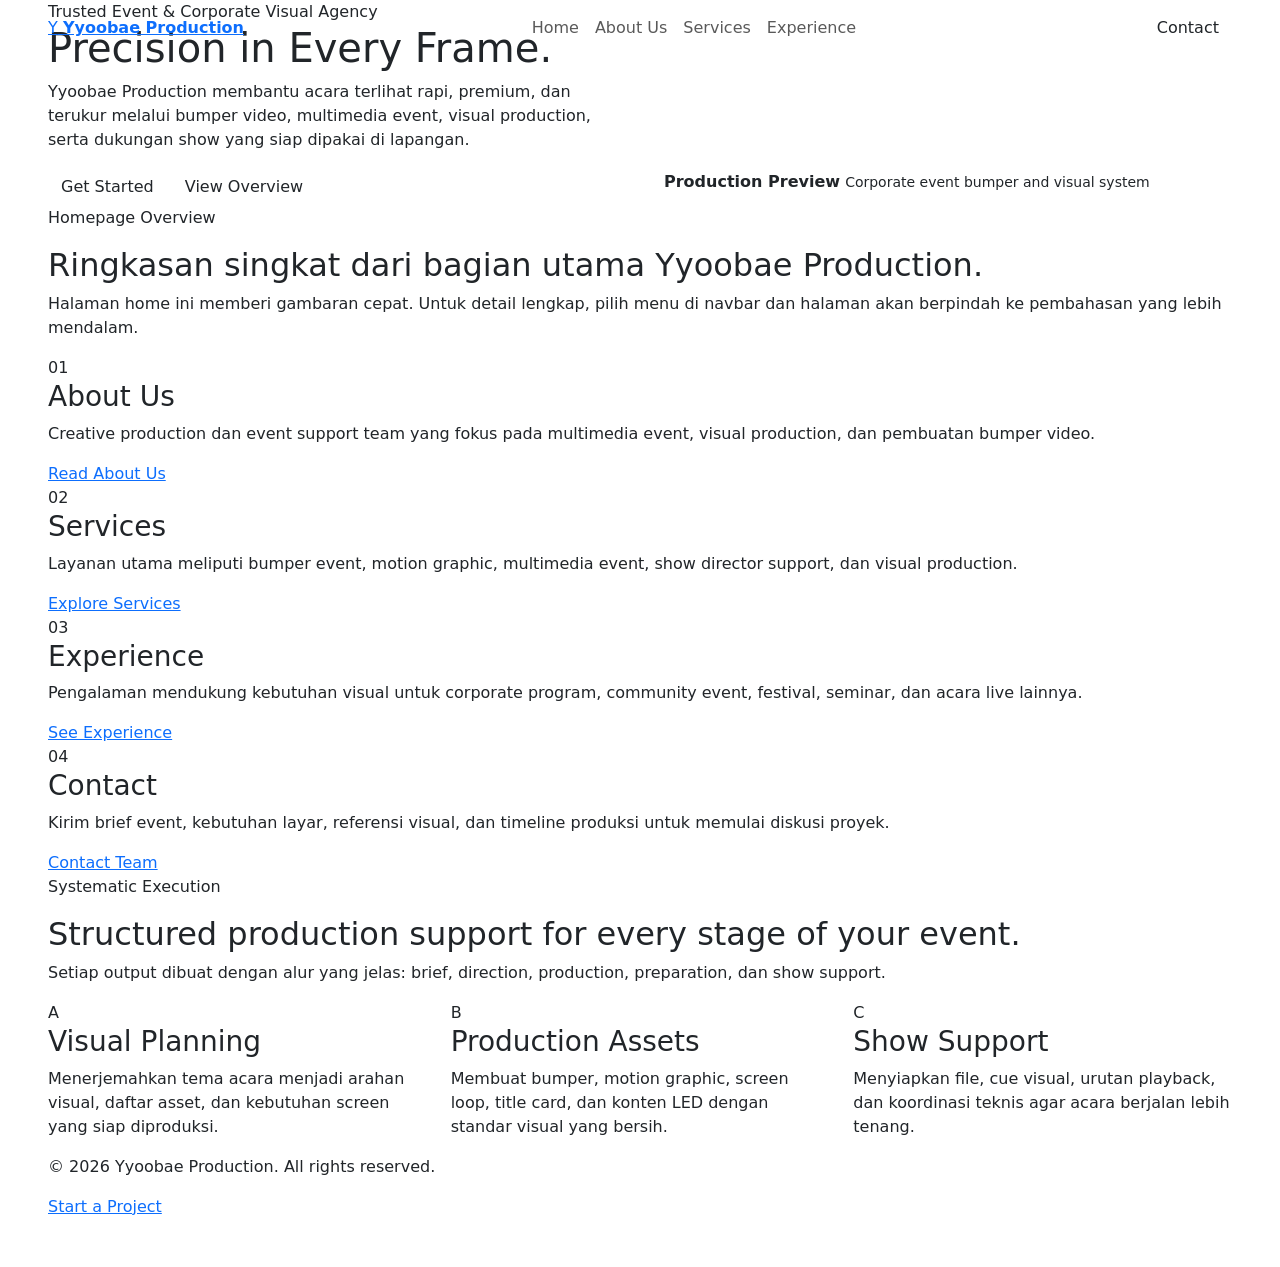
==== index.html @ d54b07a6 "Create index.html" ====
<!doctype html>
<html lang="id">
  <head>
    <meta charset="utf-8">
    <meta name="viewport" content="width=device-width, initial-scale=1">
    <meta name="description" content="Yyoobae Production adalah trusted event and corporate visual agency untuk bumper video, multimedia event, dan visual production.">
    <title>Yyoobae Production | Corporate Visual Agency</title>
    <link rel="preconnect" href="https://fonts.googleapis.com">
    <link rel="preconnect" href="https://fonts.gstatic.com" crossorigin>
    <link href="https://fonts.googleapis.com/css2?family=Inter:wght@400;500;600;700;800;900&display=swap" rel="stylesheet">
    <link href="https://cdn.jsdelivr.net/npm/bootstrap@5.3.3/dist/css/bootstrap.min.css" rel="stylesheet">
    <link rel="stylesheet" href="css/style.css">
  </head>
  <body class="page-shell">
    <header class="site-header fixed-top" data-nav>
      <nav class="navbar navbar-expand-lg">
        <div class="container-fluid px-4 px-xl-5">
          <a class="brand-lockup" href="index.html" aria-label="Yyoobae Production home">
            <span class="brand-mark">Y</span>
            <strong>Yyoobae Production</strong>
          </a>
          <button class="navbar-toggler" type="button" data-bs-toggle="collapse" data-bs-target="#mainNav" aria-controls="mainNav" aria-expanded="false" aria-label="Toggle navigation">
            <span class="navbar-toggler-icon"></span>
          </button>
          <div class="collapse navbar-collapse" id="mainNav">
            <ul class="navbar-nav main-menu mx-lg-auto">
              <li class="nav-item"><a class="nav-link" href="index.html">Home</a></li>
              <li class="nav-item"><a class="nav-link" href="public/about.html">About Us</a></li>
              <li class="nav-item"><a class="nav-link" href="public/services.html">Services</a></li>
              <li class="nav-item"><a class="nav-link" href="public/experience.html">Experience</a></li>
            </ul>
            <a class="btn btn-primary-blue" href="public/contact.html">Contact</a>
          </div>
        </div>
      </nav>
    </header>

    <main>
      <section class="hero-section" id="home">
        <div class="container-fluid px-4 px-xl-5">
          <div class="row align-items-center g-5">
            <div class="col-lg-6">
              <div class="hero-copy reveal">
                <span class="status-pill">Trusted Event & Corporate Visual Agency</span>
                <h1>Precision in <span>Every Frame.</span></h1>
                <p>Yyoobae Production membantu acara terlihat rapi, premium, dan terukur melalui bumper video, multimedia event, visual production, serta dukungan show yang siap dipakai di lapangan.</p>
                <div class="hero-actions">
                  <a class="btn btn-primary-blue" href="public/contact.html">Get Started</a>
                  <a class="btn btn-outline-blue" href="#overview">View Overview</a>
                </div>
              </div>
            </div>
            <div class="col-lg-6">
              <div class="hero-media reveal" aria-label="Video preview bumper placeholder">
                <div class="video-frame">
                  <iframe title="Yyoobae Production video preview" src="about:blank"></iframe>
                  <div class="video-cover">
                    <span class="play-dot" aria-hidden="true"></span>
                    <div>
                      <strong>Production Preview</strong>
                      <small>Corporate event bumper and visual system</small>
                    </div>
                  </div>
                </div>
              </div>
            </div>
          </div>
        </div>
      </section>

      <section class="summary-section" id="overview">
        <div class="container-fluid px-4 px-xl-5">
          <div class="section-heading reveal">
            <p class="eyebrow dark">Homepage Overview</p>
            <h2>Ringkasan singkat dari bagian utama Yyoobae Production.</h2>
            <p>Halaman home ini memberi gambaran cepat. Untuk detail lengkap, pilih menu di navbar dan halaman akan berpindah ke pembahasan yang lebih mendalam.</p>
          </div>
          <div class="summary-grid">
            <article class="summary-card reveal">
              <span>01</span>
              <h3>About Us</h3>
              <p>Creative production dan event support team yang fokus pada multimedia event, visual production, dan pembuatan bumper video.</p>
              <a href="public/about.html">Read About Us</a>
            </article>
            <article class="summary-card reveal">
              <span>02</span>
              <h3>Services</h3>
              <p>Layanan utama meliputi bumper event, motion graphic, multimedia event, show director support, dan visual production.</p>
              <a href="public/services.html">Explore Services</a>
            </article>
            <article class="summary-card reveal">
              <span>03</span>
              <h3>Experience</h3>
              <p>Pengalaman mendukung kebutuhan visual untuk corporate program, community event, festival, seminar, dan acara live lainnya.</p>
              <a href="public/experience.html">See Experience</a>
            </article>
            <article class="summary-card reveal">
              <span>04</span>
              <h3>Contact</h3>
              <p>Kirim brief event, kebutuhan layar, referensi visual, dan timeline produksi untuk memulai diskusi proyek.</p>
              <a href="public/contact.html">Contact Team</a>
            </article>
          </div>
        </div>
      </section>

      <section class="services-section blue-section">
        <div class="container-fluid px-4 px-xl-5">
          <div class="section-heading reveal">
            <p class="eyebrow">Systematic Execution</p>
            <h2>Structured production support for every stage of your event.</h2>
            <p>Setiap output dibuat dengan alur yang jelas: brief, direction, production, preparation, dan show support.</p>
          </div>
          <div class="row g-4">
            <div class="col-md-4">
              <article class="service-card reveal">
                <span class="card-icon">A</span>
                <h3>Visual Planning</h3>
                <p>Menerjemahkan tema acara menjadi arahan visual, daftar asset, dan kebutuhan screen yang siap diproduksi.</p>
              </article>
            </div>
            <div class="col-md-4">
              <article class="service-card reveal">
                <span class="card-icon">B</span>
                <h3>Production Assets</h3>
                <p>Membuat bumper, motion graphic, screen loop, title card, dan konten LED dengan standar visual yang bersih.</p>
              </article>
            </div>
            <div class="col-md-4">
              <article class="service-card reveal">
                <span class="card-icon">C</span>
                <h3>Show Support</h3>
                <p>Menyiapkan file, cue visual, urutan playback, dan koordinasi teknis agar acara berjalan lebih tenang.</p>
              </article>
            </div>
          </div>
        </div>
      </section>
    </main>

    <footer class="contact-section blue-section">
      <div class="container-fluid px-4 px-xl-5">
        <div class="footer-bottom">
          <p>&copy; 2026 Yyoobae Production. All rights reserved.</p>
          <a href="public/contact.html">Start a Project</a>
        </div>
      </div>
    </footer>

    <script src="https://code.jquery.com/jquery-3.7.1.min.js"></script>
    <script src="https://cdn.jsdelivr.net/npm/bootstrap@5.3.3/dist/js/bootstrap.bundle.min.js"></script>
    <script src="js/main.js"></script>
  </body>
</html>
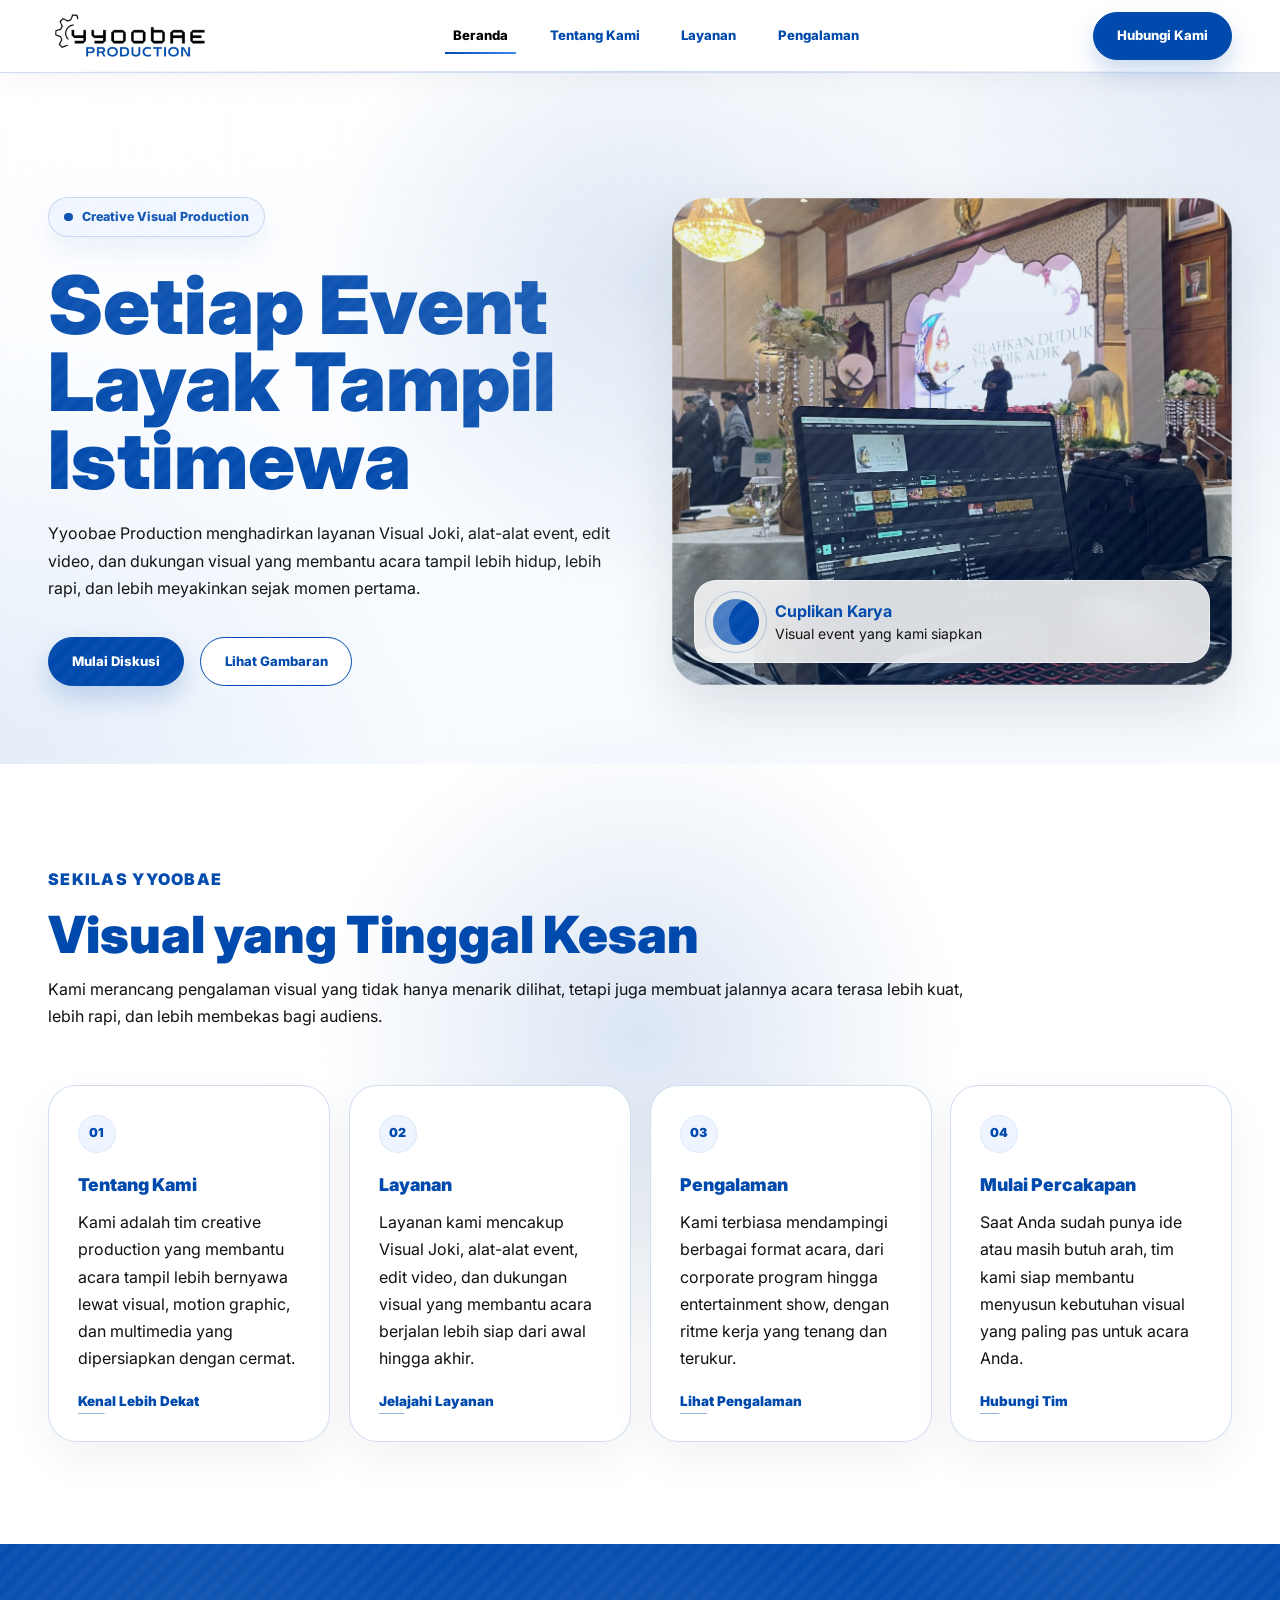
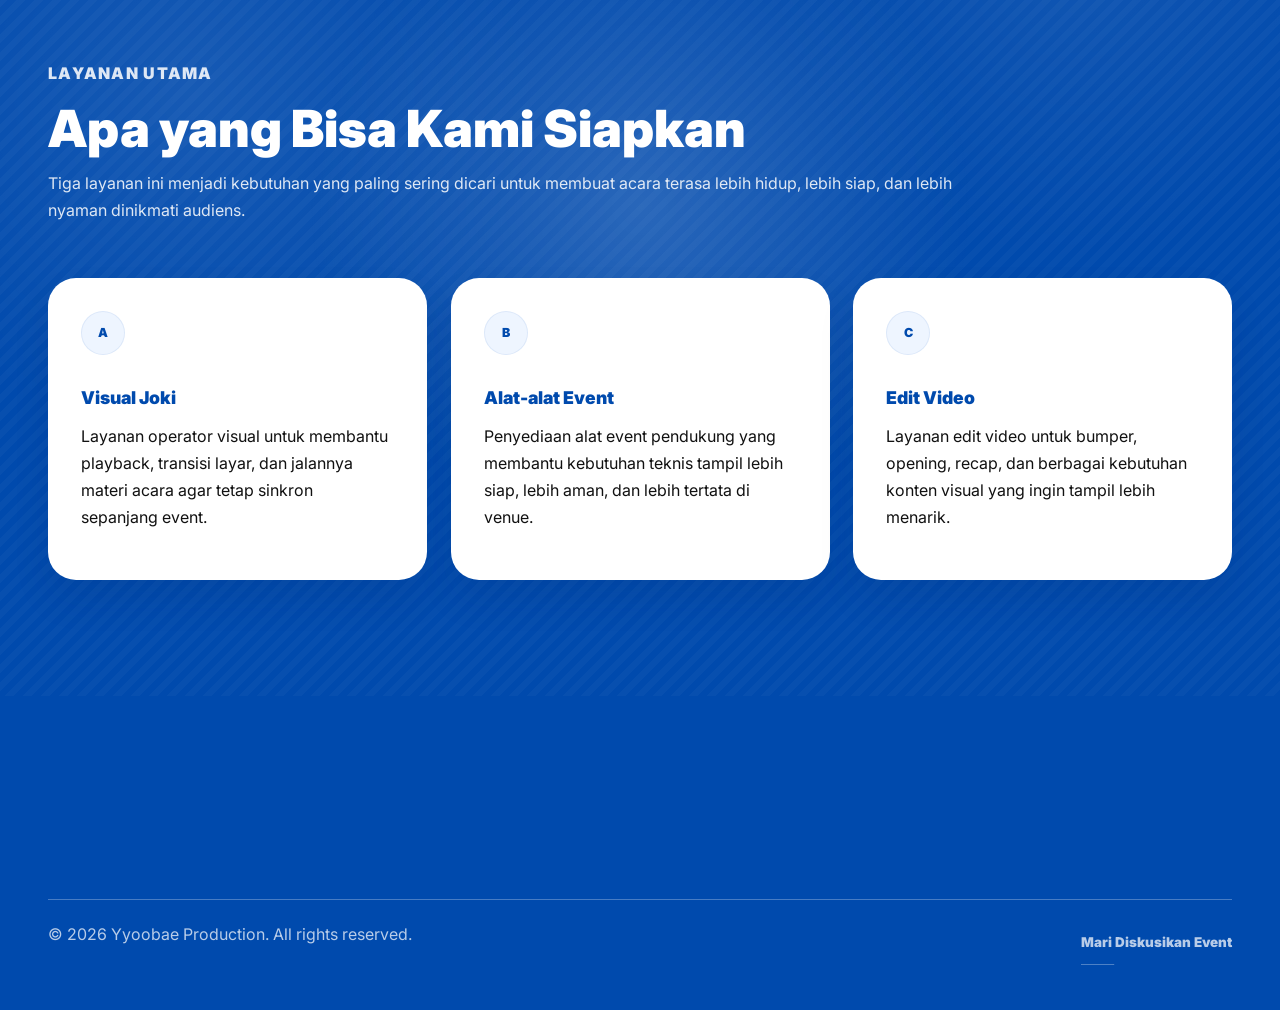
==== commit afa54c34: "Update website copy, gallery, and branding assets" ====
--- a/index.html
+++ b/index.html
@@ -3,8 +3,8 @@
   <head>
     <meta charset="utf-8">
     <meta name="viewport" content="width=device-width, initial-scale=1">
-    <meta name="description" content="Yyoobae Production adalah trusted event and corporate visual agency untuk bumper video, multimedia event, dan visual production.">
-    <title>Yyoobae Production | Corporate Visual Agency</title>
+    <meta name="description" content="Yyoobae Production menyediakan layanan Visual Joki, alat-alat event, edit video, dan dukungan visual untuk acara yang ingin tampil lebih rapi dan berkesan.">
+    <title>Yyoobae Production | Visual & Event Production</title>
     <link rel="preconnect" href="https://fonts.googleapis.com">
     <link rel="preconnect" href="https://fonts.gstatic.com" crossorigin>
     <link href="https://fonts.googleapis.com/css2?family=Inter:wght@400;500;600;700;800;900&display=swap" rel="stylesheet">
@@ -16,20 +16,19 @@
       <nav class="navbar navbar-expand-lg">
         <div class="container-fluid px-4 px-xl-5">
           <a class="brand-lockup" href="index.html" aria-label="Yyoobae Production home">
-            <span class="brand-mark">Y</span>
-            <strong>Yyoobae Production</strong>
+            <img class="brand-logo" src="images/logo-yyoobae.png" alt="Yyoobae Production">
           </a>
           <button class="navbar-toggler" type="button" data-bs-toggle="collapse" data-bs-target="#mainNav" aria-controls="mainNav" aria-expanded="false" aria-label="Toggle navigation">
             <span class="navbar-toggler-icon"></span>
           </button>
           <div class="collapse navbar-collapse" id="mainNav">
             <ul class="navbar-nav main-menu mx-lg-auto">
-              <li class="nav-item"><a class="nav-link" href="index.html">Home</a></li>
-              <li class="nav-item"><a class="nav-link" href="public/about.html">About Us</a></li>
-              <li class="nav-item"><a class="nav-link" href="public/services.html">Services</a></li>
-              <li class="nav-item"><a class="nav-link" href="public/experience.html">Experience</a></li>
+              <li class="nav-item"><a class="nav-link" href="index.html">Beranda</a></li>
+              <li class="nav-item"><a class="nav-link" href="public/about.html">Tentang Kami</a></li>
+              <li class="nav-item"><a class="nav-link" href="public/services.html">Layanan</a></li>
+              <li class="nav-item"><a class="nav-link" href="public/experience.html">Pengalaman</a></li>
             </ul>
-            <a class="btn btn-primary-blue" href="public/contact.html">Contact</a>
+            <a class="btn btn-primary-blue" href="public/contact.html">Hubungi Kami</a>
           </div>
         </div>
       </nav>
@@ -41,24 +40,24 @@
           <div class="row align-items-center g-5">
             <div class="col-lg-6">
               <div class="hero-copy reveal">
-                <span class="status-pill">Trusted Event & Corporate Visual Agency</span>
-                <h1>Precision in <span>Every Frame.</span></h1>
-                <p>Yyoobae Production membantu acara terlihat rapi, premium, dan terukur melalui bumper video, multimedia event, visual production, serta dukungan show yang siap dipakai di lapangan.</p>
+                <span class="status-pill">Creative Visual Production</span>
+                <h1>Setiap Event Layak Tampil <span>Istimewa</span></h1>
+                <p>Yyoobae Production menghadirkan layanan Visual Joki, alat-alat event, edit video, dan dukungan visual yang membantu acara tampil lebih hidup, lebih rapi, dan lebih meyakinkan sejak momen pertama.</p>
                 <div class="hero-actions">
-                  <a class="btn btn-primary-blue" href="public/contact.html">Get Started</a>
-                  <a class="btn btn-outline-blue" href="#overview">View Overview</a>
+                  <a class="btn btn-primary-blue" href="public/contact.html">Mulai Diskusi</a>
+                  <a class="btn btn-outline-blue" href="#overview">Lihat Gambaran</a>
                 </div>
               </div>
             </div>
             <div class="col-lg-6">
-              <div class="hero-media reveal" aria-label="Video preview bumper placeholder">
+              <div class="hero-media reveal" aria-label="Dokumentasi produksi visual event">
                 <div class="video-frame">
                   <iframe title="Yyoobae Production video preview" src="about:blank"></iframe>
                   <div class="video-cover">
                     <span class="play-dot" aria-hidden="true"></span>
                     <div>
-                      <strong>Production Preview</strong>
-                      <small>Corporate event bumper and visual system</small>
+                      <strong>Cuplikan Karya</strong>
+                      <small>Visual event yang kami siapkan</small>
                     </div>
                   </div>
                 </div>
@@ -71,34 +70,34 @@
       <section class="summary-section" id="overview">
         <div class="container-fluid px-4 px-xl-5">
           <div class="section-heading reveal">
-            <p class="eyebrow dark">Homepage Overview</p>
-            <h2>Ringkasan singkat dari bagian utama Yyoobae Production.</h2>
-            <p>Halaman home ini memberi gambaran cepat. Untuk detail lengkap, pilih menu di navbar dan halaman akan berpindah ke pembahasan yang lebih mendalam.</p>
+            <p class="eyebrow dark">Sekilas Yyoobae</p>
+            <h2>Visual yang Tinggal Kesan</h2>
+            <p>Kami merancang pengalaman visual yang tidak hanya menarik dilihat, tetapi juga membuat jalannya acara terasa lebih kuat, lebih rapi, dan lebih membekas bagi audiens.</p>
           </div>
           <div class="summary-grid">
             <article class="summary-card reveal">
               <span>01</span>
-              <h3>About Us</h3>
-              <p>Creative production dan event support team yang fokus pada multimedia event, visual production, dan pembuatan bumper video.</p>
-              <a href="public/about.html">Read About Us</a>
+              <h3>Tentang Kami</h3>
+              <p>Kami adalah tim creative production yang membantu acara tampil lebih bernyawa lewat visual, motion graphic, dan multimedia yang dipersiapkan dengan cermat.</p>
+              <a href="public/about.html">Kenal Lebih Dekat</a>
             </article>
             <article class="summary-card reveal">
               <span>02</span>
-              <h3>Services</h3>
-              <p>Layanan utama meliputi bumper event, motion graphic, multimedia event, show director support, dan visual production.</p>
-              <a href="public/services.html">Explore Services</a>
+              <h3>Layanan</h3>
+              <p>Layanan kami mencakup Visual Joki, alat-alat event, edit video, dan dukungan visual yang membantu acara berjalan lebih siap dari awal hingga akhir.</p>
+              <a href="public/services.html">Jelajahi Layanan</a>
             </article>
             <article class="summary-card reveal">
               <span>03</span>
-              <h3>Experience</h3>
-              <p>Pengalaman mendukung kebutuhan visual untuk corporate program, community event, festival, seminar, dan acara live lainnya.</p>
-              <a href="public/experience.html">See Experience</a>
+              <h3>Pengalaman</h3>
+              <p>Kami terbiasa mendampingi berbagai format acara, dari corporate program hingga entertainment show, dengan ritme kerja yang tenang dan terukur.</p>
+              <a href="public/experience.html">Lihat Pengalaman</a>
             </article>
             <article class="summary-card reveal">
               <span>04</span>
-              <h3>Contact</h3>
-              <p>Kirim brief event, kebutuhan layar, referensi visual, dan timeline produksi untuk memulai diskusi proyek.</p>
-              <a href="public/contact.html">Contact Team</a>
+              <h3>Mulai Percakapan</h3>
+              <p>Saat Anda sudah punya ide atau masih butuh arah, tim kami siap membantu menyusun kebutuhan visual yang paling pas untuk acara Anda.</p>
+              <a href="public/contact.html">Hubungi Tim</a>
             </article>
           </div>
         </div>
@@ -107,30 +106,30 @@
       <section class="services-section blue-section">
         <div class="container-fluid px-4 px-xl-5">
           <div class="section-heading reveal">
-            <p class="eyebrow">Systematic Execution</p>
-            <h2>Structured production support for every stage of your event.</h2>
-            <p>Setiap output dibuat dengan alur yang jelas: brief, direction, production, preparation, dan show support.</p>
+            <p class="eyebrow">Layanan Utama</p>
+            <h2>Apa yang Bisa Kami Siapkan</h2>
+            <p>Tiga layanan ini menjadi kebutuhan yang paling sering dicari untuk membuat acara terasa lebih hidup, lebih siap, dan lebih nyaman dinikmati audiens.</p>
           </div>
           <div class="row g-4">
             <div class="col-md-4">
               <article class="service-card reveal">
                 <span class="card-icon">A</span>
-                <h3>Visual Planning</h3>
-                <p>Menerjemahkan tema acara menjadi arahan visual, daftar asset, dan kebutuhan screen yang siap diproduksi.</p>
+                <h3>Visual Joki</h3>
+                <p>Layanan operator visual untuk membantu playback, transisi layar, dan jalannya materi acara agar tetap sinkron sepanjang event.</p>
               </article>
             </div>
             <div class="col-md-4">
               <article class="service-card reveal">
                 <span class="card-icon">B</span>
-                <h3>Production Assets</h3>
-                <p>Membuat bumper, motion graphic, screen loop, title card, dan konten LED dengan standar visual yang bersih.</p>
+                <h3>Alat-alat Event</h3>
+                <p>Penyediaan alat event pendukung yang membantu kebutuhan teknis tampil lebih siap, lebih aman, dan lebih tertata di venue.</p>
               </article>
             </div>
             <div class="col-md-4">
               <article class="service-card reveal">
                 <span class="card-icon">C</span>
-                <h3>Show Support</h3>
-                <p>Menyiapkan file, cue visual, urutan playback, dan koordinasi teknis agar acara berjalan lebih tenang.</p>
+                <h3>Edit Video</h3>
+                <p>Layanan edit video untuk bumper, opening, recap, dan berbagai kebutuhan konten visual yang ingin tampil lebih menarik.</p>
               </article>
             </div>
           </div>
@@ -142,7 +141,7 @@
       <div class="container-fluid px-4 px-xl-5">
         <div class="footer-bottom">
           <p>&copy; 2026 Yyoobae Production. All rights reserved.</p>
-          <a href="public/contact.html">Start a Project</a>
+          <a href="public/contact.html">Mari Diskusikan Event</a>
         </div>
       </div>
     </footer>
--- a/css/style.css
+++ b/css/style.css
@@ -0,0 +1,1446 @@
+:root {
+  --blue: #004aad;
+  --blue-700: #003c8d;
+  --blue-900: #002d6b;
+  --blue-050: #eef5ff;
+  --blue-100: #dceafe;
+  --ink: #004aad;
+  --muted: #111111;
+  --line: rgba(0, 74, 173, 0.18);
+  --soft: #f6faff;
+  --white: #ffffff;
+  --shadow-soft: 0 18px 45px rgba(16, 24, 40, 0.05);
+  --shadow-card: 0 20px 36px rgba(0, 30, 80, 0.1);
+  --shadow-card-strong: 0 30px 58px rgba(0, 30, 80, 0.16);
+  --shadow-blue: 0 20px 42px rgba(0, 74, 173, 0.24);
+  --radius-xl: 34px;
+  --radius-lg: 28px;
+  --radius-md: 22px;
+  --radius-sm: 16px;
+}
+
+/* Base */
+* {
+  box-sizing: border-box;
+}
+
+html {
+  scroll-behavior: smooth;
+  scroll-padding-top: 88px;
+}
+
+body {
+  margin: 0;
+  overflow-x: hidden;
+  background: linear-gradient(180deg, var(--white), #f8fbff);
+  color: var(--ink);
+  font-family: "Inter", Arial, sans-serif;
+  letter-spacing: 0;
+}
+
+a {
+  color: inherit;
+  text-decoration: none;
+}
+
+img,
+iframe {
+  display: block;
+  max-width: 100%;
+}
+
+section {
+  position: relative;
+}
+
+h1,
+h2,
+h3,
+p {
+  margin-top: 0;
+}
+
+h1,
+h2 {
+  text-wrap: balance;
+}
+
+.page-progress {
+  position: fixed;
+  inset: 0 0 auto;
+  height: 3px;
+  transform: scaleX(0);
+  transform-origin: left center;
+  background: linear-gradient(90deg, var(--blue), #1e74e7, #68a7ff);
+  box-shadow: 0 0 18px rgba(0, 74, 173, 0.36);
+  pointer-events: none;
+  z-index: 1200;
+}
+
+/* Navbar */
+.site-header {
+  position: relative;
+  background: rgba(255, 255, 255, 0.98);
+  border-bottom: 1px solid var(--line);
+  box-shadow: 0 8px 28px rgba(16, 24, 40, 0.04);
+  transition: background 0.25s ease, box-shadow 0.25s ease, backdrop-filter 0.25s ease;
+}
+
+.site-header::after {
+  position: absolute;
+  inset: auto 0 0;
+  height: 1px;
+  background: linear-gradient(90deg, transparent, rgba(0, 74, 173, 0.22), transparent);
+  content: "";
+}
+
+.site-header.is-scrolled {
+  background: rgba(255, 255, 255, 0.82);
+  backdrop-filter: blur(18px);
+  box-shadow: 0 14px 38px rgba(16, 24, 40, 0.08);
+}
+
+.navbar {
+  min-height: 72px;
+  padding: 0;
+}
+
+.brand-lockup {
+  display: inline-flex;
+  align-items: center;
+  gap: 0;
+  color: var(--blue);
+  font-size: 1.05rem;
+  font-weight: 900;
+  transition: transform 0.3s ease;
+}
+
+.brand-logo {
+  display: block;
+  width: auto;
+  height: 48px;
+  object-fit: contain;
+}
+
+.brand-lockup:hover {
+  transform: translateY(-1px);
+}
+
+.brand-lockup.light {
+  color: var(--white);
+}
+
+.brand-mark {
+  display: inline-grid;
+  place-items: center;
+  width: 28px;
+  height: 28px;
+  border-radius: 8px;
+  background: var(--blue);
+  color: var(--white);
+  font-weight: 900;
+  box-shadow: 0 10px 22px rgba(0, 74, 173, 0.22);
+  transition: transform 0.3s ease, box-shadow 0.3s ease;
+}
+
+.brand-lockup:hover .brand-mark {
+  transform: rotate(-8deg) scale(1.05);
+  box-shadow: 0 14px 28px rgba(0, 74, 173, 0.3);
+}
+
+.brand-lockup.light .brand-mark {
+  background: var(--white);
+  color: var(--blue);
+}
+
+.main-menu {
+  gap: clamp(0.3rem, 2vw, 1.6rem);
+}
+
+.nav-link {
+  position: relative;
+  color: var(--ink);
+  font-size: 0.82rem;
+  font-weight: 800;
+  padding: 0.35rem 0.2rem;
+  transition: color 0.25s ease;
+}
+
+.nav-link::after {
+  position: absolute;
+  left: 0;
+  bottom: -0.15rem;
+  width: 100%;
+  height: 2px;
+  background: linear-gradient(90deg, var(--blue), #3f87f5);
+  transform: scaleX(0);
+  transform-origin: left center;
+  transition: transform 0.25s ease;
+  content: "";
+}
+
+.nav-link:hover,
+.nav-link:focus,
+.nav-link.active {
+  color: var(--blue);
+}
+
+.nav-link:hover::after,
+.nav-link:focus::after,
+.nav-link.active::after {
+  transform: scaleX(1);
+}
+
+.navbar-toggler {
+  border-color: rgba(0, 74, 173, 0.18);
+  border-radius: 14px;
+  padding: 0.45rem 0.55rem;
+}
+
+.navbar-toggler:focus {
+  box-shadow: 0 0 0 0.2rem rgba(0, 74, 173, 0.14);
+}
+
+.btn {
+  position: relative;
+  overflow: hidden;
+  border-radius: 999px;
+  border-width: 1px;
+  font-size: 0.82rem;
+  font-weight: 800;
+  padding: 0.85rem 1.45rem;
+  isolation: isolate;
+  transition: transform 0.25s ease, box-shadow 0.25s ease, background 0.25s ease, color 0.25s ease;
+}
+
+.btn::before {
+  position: absolute;
+  top: -120%;
+  bottom: -120%;
+  left: -35%;
+  width: 35%;
+  background: linear-gradient(90deg, transparent, rgba(255, 255, 255, 0.42), transparent);
+  transform: translateX(-220%) skewX(-20deg);
+  transition: transform 0.75s ease;
+  content: "";
+  z-index: -1;
+}
+
+.btn:hover,
+.btn:focus-visible {
+  transform: translateY(-2px);
+}
+
+.btn:hover::before,
+.btn:focus-visible::before {
+  transform: translateX(520%) skewX(-20deg);
+}
+
+.btn-primary-blue {
+  background: var(--blue);
+  border-color: var(--blue);
+  color: var(--white);
+  box-shadow: 0 12px 24px rgba(0, 74, 173, 0.2);
+}
+
+.btn-primary-blue:hover,
+.btn-primary-blue:focus,
+.btn-primary-blue.active {
+  background: var(--blue-700);
+  border-color: var(--blue-700);
+  color: var(--white);
+  box-shadow: var(--shadow-blue);
+}
+
+.btn-outline-blue {
+  border-color: var(--blue);
+  color: var(--blue);
+  background: rgba(255, 255, 255, 0.95);
+}
+
+.btn-outline-blue::before,
+.btn-light-blue::before {
+  background: linear-gradient(90deg, transparent, rgba(0, 74, 173, 0.14), transparent);
+}
+
+.btn-outline-blue:hover,
+.btn-outline-blue:focus {
+  background: var(--blue);
+  color: var(--white);
+  box-shadow: var(--shadow-blue);
+}
+
+.btn-light-blue {
+  background: var(--white);
+  color: var(--blue);
+  border-color: var(--white);
+}
+
+/* Shared section rhythm */
+.hero-section,
+.page-hero,
+.summary-section,
+.detail-section.soft,
+.portfolio-section,
+.social-section,
+.blue-band,
+.blue-section {
+  isolation: isolate;
+}
+
+.hero-section,
+.page-hero {
+  overflow: hidden;
+  background:
+    radial-gradient(circle at 100% 0%, rgba(0, 74, 173, 0.12), transparent 36%),
+    radial-gradient(circle at 0% 100%, rgba(0, 74, 173, 0.08), transparent 30%),
+    linear-gradient(180deg, var(--white) 0%, #f7fbff 100%);
+}
+
+.hero-section::before,
+.page-hero::before {
+  position: absolute;
+  inset: 0;
+  background:
+    linear-gradient(rgba(0, 74, 173, 0.08) 1px, transparent 1px),
+    linear-gradient(90deg, rgba(0, 74, 173, 0.08) 1px, transparent 1px);
+  background-size: 112px 112px;
+  opacity: 0.14;
+  pointer-events: none;
+  content: "";
+  z-index: 0;
+}
+
+.hero-section::after,
+.page-hero::after,
+.summary-section::before,
+.detail-section.soft::before,
+.portfolio-section::before,
+.social-section::before,
+.blue-band::after,
+.blue-section::after {
+  position: absolute;
+  left: var(--pointer-x, 50%);
+  top: var(--pointer-y, 34%);
+  width: 42rem;
+  height: 42rem;
+  transform: translate(-50%, -50%);
+  pointer-events: none;
+  content: "";
+  z-index: 0;
+}
+
+.hero-section::after,
+.page-hero::after,
+.summary-section::before,
+.detail-section.soft::before,
+.portfolio-section::before,
+.social-section::before {
+  background: radial-gradient(circle, rgba(0, 74, 173, 0.14), rgba(0, 74, 173, 0) 68%);
+}
+
+.blue-band::before,
+.blue-section::before {
+  position: absolute;
+  inset: 0;
+  background:
+    radial-gradient(circle at 15% 20%, rgba(255, 255, 255, 0.18), transparent 28%),
+    radial-gradient(circle at 84% 0%, rgba(255, 255, 255, 0.14), transparent 24%),
+    linear-gradient(135deg, rgba(255, 255, 255, 0.06) 25%, transparent 25%, transparent 50%, rgba(255, 255, 255, 0.06) 50%, rgba(255, 255, 255, 0.06) 75%, transparent 75%, transparent);
+  background-size: auto, auto, 18px 18px;
+  opacity: 0.5;
+  pointer-events: none;
+  content: "";
+  z-index: 0;
+}
+
+.blue-band::after,
+.blue-section::after {
+  background: radial-gradient(circle, rgba(255, 255, 255, 0.16), rgba(255, 255, 255, 0) 70%);
+}
+
+.hero-section > *,
+.page-hero > *,
+.summary-section > *,
+.detail-section.soft > *,
+.portfolio-section > *,
+.social-section > *,
+.blue-band > *,
+.blue-section > * {
+  position: relative;
+  z-index: 1;
+}
+
+.hero-section {
+  min-height: 620px;
+  padding: 124px 0 78px;
+}
+
+.status-pill {
+  display: inline-flex;
+  align-items: center;
+  gap: 0.55rem;
+  margin-bottom: 1.8rem;
+  padding: 0.6rem 0.95rem;
+  border: 1px solid rgba(0, 74, 173, 0.18);
+  border-radius: 999px;
+  background: rgba(238, 245, 255, 0.88);
+  color: var(--blue);
+  font-size: 0.78rem;
+  font-weight: 800;
+  backdrop-filter: blur(16px);
+  box-shadow: 0 14px 28px rgba(0, 74, 173, 0.08);
+}
+
+.status-pill::before {
+  width: 0.55rem;
+  height: 0.55rem;
+  border-radius: 50%;
+  background: var(--blue);
+  box-shadow: 0 0 0 0 rgba(0, 74, 173, 0.32);
+  animation: pulse-dot 2.6s infinite;
+  content: "";
+}
+
+h1 {
+  max-width: 760px;
+  margin-bottom: 1.4rem;
+  color: var(--ink);
+  font-size: clamp(3rem, 6.3vw, 6.7rem);
+  font-weight: 900;
+  line-height: 0.96;
+}
+
+h1 span,
+.eyebrow.dark,
+.section-heading .eyebrow {
+  color: var(--blue);
+}
+
+h2 {
+  max-width: 860px;
+  margin-bottom: 1rem;
+  font-size: clamp(2rem, 4vw, 4.25rem);
+  font-weight: 900;
+  line-height: 1.02;
+}
+
+h3 {
+  margin-bottom: 0.85rem;
+  color: var(--ink);
+  font-size: 1.1rem;
+  font-weight: 900;
+  line-height: 1.25;
+}
+
+.hero-copy p,
+.section-copy,
+.section-heading p,
+.about-panel p,
+.service-card p,
+.metric-card p,
+.case-overlay p,
+.footer-brand p,
+.footer-contact p {
+  color: var(--muted);
+  font-size: 1rem;
+  line-height: 1.7;
+}
+
+.hero-copy p {
+  max-width: 700px;
+}
+
+.hero-actions {
+  display: flex;
+  flex-wrap: wrap;
+  gap: 1rem;
+  margin-top: 2.2rem;
+}
+
+.hero-media {
+  display: flex;
+  justify-content: flex-end;
+}
+
+.video-frame,
+.media-panel,
+.event-carousel,
+.case-card,
+.social-tile {
+  position: relative;
+  overflow: hidden;
+  border-radius: var(--radius-xl);
+}
+
+.video-frame {
+  width: min(100%, 560px);
+  aspect-ratio: 5 / 4.35;
+  background:
+    linear-gradient(180deg, rgba(0, 74, 173, 0.05), rgba(0, 74, 173, 0.22)),
+    url("../images/hero-event.jpg") center/cover;
+  box-shadow: 0 24px 60px rgba(16, 24, 40, 0.12);
+}
+
+.video-frame::before,
+.media-panel::before,
+.event-carousel::before {
+  position: absolute;
+  inset: 0;
+  border: 1px solid rgba(255, 255, 255, 0.26);
+  border-radius: inherit;
+  pointer-events: none;
+  content: "";
+  z-index: 2;
+}
+
+.video-frame::after,
+.media-panel::after {
+  position: absolute;
+  inset: 1px;
+  background: linear-gradient(145deg, rgba(255, 255, 255, 0.16), transparent 35%);
+  border-radius: inherit;
+  pointer-events: none;
+  content: "";
+}
+
+.video-frame iframe {
+  position: absolute;
+  inset: 0;
+  width: 100%;
+  height: 100%;
+  border: 0;
+  opacity: 0;
+  pointer-events: none;
+}
+
+.video-cover {
+  position: absolute;
+  inset: auto 22px 22px 22px;
+  display: flex;
+  align-items: center;
+  gap: 1rem;
+  padding: 1.1rem;
+  border: 1px solid rgba(255, 255, 255, 0.52);
+  border-radius: var(--radius-md);
+  background: rgba(255, 255, 255, 0.84);
+  color: var(--ink);
+  backdrop-filter: blur(18px);
+  box-shadow: 0 16px 34px rgba(16, 24, 40, 0.08);
+}
+
+.video-cover strong,
+.video-cover small {
+  display: block;
+}
+
+.video-cover small {
+  color: var(--muted);
+}
+
+.play-dot {
+  position: relative;
+  width: 46px;
+  height: 46px;
+  border-radius: 50%;
+  background: var(--blue);
+  box-shadow: inset 16px 0 0 rgba(255, 255, 255, 0.28);
+}
+
+.play-dot::after {
+  position: absolute;
+  inset: -8px;
+  border: 1px solid rgba(0, 74, 173, 0.25);
+  border-radius: 50%;
+  animation: ring-pulse 2.4s ease-out infinite;
+  content: "";
+}
+
+.blue-section {
+  background: var(--blue);
+  color: var(--white);
+}
+
+.services-section,
+.about-section,
+.portfolio-section,
+.experience-section,
+.social-section,
+.contact-section {
+  padding: clamp(5rem, 9vw, 9.5rem) 0;
+}
+
+.section-heading {
+  max-width: 920px;
+  margin-bottom: 3.4rem;
+}
+
+.section-heading h2 {
+  color: var(--ink);
+}
+
+.blue-section .section-heading h2,
+.blue-section .section-heading p,
+.blue-section h2,
+.blue-section .eyebrow {
+  color: var(--white);
+}
+
+.blue-section .section-heading p {
+  color: rgba(255, 255, 255, 0.86);
+}
+
+.eyebrow {
+  margin-bottom: 0.9rem;
+  color: var(--blue);
+  font-size: 0.78rem;
+  font-weight: 900;
+  letter-spacing: 0.08em;
+  text-transform: uppercase;
+}
+
+/* Surface cards */
+.service-card,
+.about-panel,
+.summary-card,
+.detail-card,
+.process-card,
+.metric-card,
+.carousel-caption {
+  position: relative;
+  overflow: hidden;
+  border-radius: var(--radius-lg);
+}
+
+.service-card,
+.summary-card,
+.detail-card,
+.process-card,
+.about-panel {
+  border: 1px solid var(--line);
+  box-shadow: var(--shadow-soft);
+}
+
+.service-card::before,
+.about-panel::before,
+.summary-card::before,
+.detail-card::before,
+.process-card::before,
+.metric-card::before {
+  position: absolute;
+  inset: 0;
+  background: linear-gradient(145deg, rgba(255, 255, 255, 0.72), rgba(255, 255, 255, 0) 56%);
+  opacity: 0;
+  transition: opacity 0.3s ease;
+  pointer-events: none;
+  content: "";
+}
+
+.service-card:hover::before,
+.about-panel:hover::before,
+.summary-card:hover::before,
+.detail-card:hover::before,
+.process-card:hover::before,
+.metric-card:hover::before {
+  opacity: 1;
+}
+
+.service-card:hover,
+.about-panel:hover,
+.summary-card:hover,
+.detail-card:hover,
+.process-card:hover,
+.case-card:hover,
+.social-tile:hover,
+.video-frame:hover,
+.media-panel:hover,
+.event-carousel:hover {
+  border-color: rgba(0, 74, 173, 0.26);
+  box-shadow: var(--shadow-card-strong);
+}
+
+/* Service cards */
+.service-card {
+  height: 100%;
+  min-height: 290px;
+  padding: 2rem;
+  background: var(--white);
+  border: 1px solid rgba(255, 255, 255, 0.38);
+  box-shadow: var(--shadow-card);
+}
+
+.card-icon {
+  display: inline-grid;
+  place-items: center;
+  width: 44px;
+  height: 44px;
+  margin-bottom: 2rem;
+  border-radius: 50%;
+  background: var(--blue-050);
+  color: var(--blue);
+  font-size: 0.78rem;
+  font-weight: 900;
+  box-shadow: inset 0 0 0 1px rgba(0, 74, 173, 0.08);
+}
+
+.service-card a {
+  color: var(--blue);
+  font-size: 0.82rem;
+  font-weight: 900;
+}
+
+/* About */
+.about-section {
+  background: var(--soft);
+}
+
+.about-panel {
+  padding: 2.2rem;
+  background: rgba(255, 255, 255, 0.96);
+  backdrop-filter: blur(14px);
+}
+
+.about-panel ul {
+  display: grid;
+  gap: 0.75rem;
+  margin: 1.4rem 0 0;
+  padding: 0;
+  list-style: none;
+}
+
+.about-panel li {
+  position: relative;
+  padding-left: 1.45rem;
+  color: var(--ink);
+  font-weight: 700;
+}
+
+.about-panel li::before {
+  position: absolute;
+  left: 0;
+  top: 0.68rem;
+  width: 0.45rem;
+  height: 0.45rem;
+  border-radius: 50%;
+  background: var(--blue);
+  content: "";
+}
+
+/* Root page architecture */
+.page-shell {
+  background: var(--white);
+}
+
+.page-hero {
+  padding: 118px 0 54px;
+}
+
+.page-hero h1 {
+  max-width: 980px;
+  font-size: clamp(2.8rem, 5.8vw, 6.1rem);
+}
+
+.page-hero .section-copy {
+  max-width: 760px;
+}
+
+.summary-section,
+.detail-section {
+  padding: clamp(4.5rem, 8vw, 8.5rem) 0;
+}
+
+.summary-grid {
+  display: grid;
+  grid-template-columns: repeat(4, minmax(0, 1fr));
+  gap: 1.2rem;
+}
+
+.summary-card,
+.detail-card,
+.process-card {
+  height: 100%;
+  padding: 1.8rem;
+  background: rgba(255, 255, 255, 0.96);
+  backdrop-filter: blur(14px);
+}
+
+.summary-card span,
+.detail-card span,
+.process-card span {
+  display: inline-grid;
+  place-items: center;
+  width: 38px;
+  height: 38px;
+  margin-bottom: 1.3rem;
+  border-radius: 50%;
+  background: var(--blue-050);
+  color: var(--blue);
+  font-size: 0.78rem;
+  font-weight: 900;
+  box-shadow: inset 0 0 0 1px rgba(0, 74, 173, 0.08);
+}
+
+.summary-card p,
+.detail-card p,
+.process-card p {
+  color: var(--muted);
+  line-height: 1.7;
+}
+
+.contact-info-card .contact-label {
+  display: inline-block;
+  margin-bottom: 1rem;
+  color: var(--blue);
+  font-size: 0.78rem;
+  font-weight: 900;
+  letter-spacing: 0.08em;
+  line-height: 1.2;
+  text-transform: uppercase;
+  white-space: nowrap;
+}
+
+.summary-card a,
+.detail-card a,
+.metric-card a,
+.footer-bottom a {
+  position: relative;
+  display: inline-flex;
+  align-items: center;
+  font-size: 0.84rem;
+  font-weight: 900;
+}
+
+.summary-card a::after,
+.detail-card a::after,
+.metric-card a::after,
+.footer-bottom a::after {
+  position: absolute;
+  left: 0;
+  bottom: -0.15rem;
+  width: 100%;
+  height: 1px;
+  background: currentColor;
+  transform: scaleX(0.22);
+  transform-origin: left center;
+  opacity: 0.42;
+  transition: transform 0.25s ease, opacity 0.25s ease;
+  content: "";
+}
+
+.summary-card a:hover::after,
+.detail-card a:hover::after,
+.metric-card a:hover::after,
+.footer-bottom a:hover::after {
+  transform: scaleX(1);
+  opacity: 1;
+}
+
+.detail-section.soft {
+  background: var(--soft);
+}
+
+.detail-list {
+  display: grid;
+  gap: 1rem;
+  margin: 0;
+  padding: 0;
+  list-style: none;
+}
+
+.detail-list li {
+  position: relative;
+  padding: 1rem 0 0.1rem 1.4rem;
+  border-top: 1px solid var(--line);
+  color: var(--muted);
+  line-height: 1.6;
+}
+
+.detail-list li::before {
+  position: absolute;
+  left: 0;
+  top: 1.42rem;
+  width: 0.48rem;
+  height: 0.48rem;
+  border-radius: 50%;
+  background: var(--blue);
+  content: "";
+}
+
+.media-panel {
+  min-height: 420px;
+  background-position: center;
+  background-size: cover;
+  box-shadow: 0 24px 60px rgba(16, 24, 40, 0.09);
+}
+
+.blue-band {
+  background: var(--blue);
+  color: var(--white);
+}
+
+.blue-band h2,
+.blue-band h3,
+.blue-band p,
+.blue-band .eyebrow {
+  color: var(--white);
+}
+
+.blue-band .detail-card,
+.blue-band .process-card {
+  border-color: rgba(255, 255, 255, 0.22);
+  background: rgba(255, 255, 255, 0.98);
+}
+
+.blue-band .detail-card h3,
+.blue-band .process-card h3 {
+  color: var(--ink);
+}
+
+.blue-band .detail-card p,
+.blue-band .process-card p {
+  color: var(--muted);
+}
+
+/* Portfolio */
+.portfolio-section,
+.social-section {
+  background: #fbfcff;
+}
+
+.portfolio-top {
+  display: flex;
+  justify-content: space-between;
+  gap: 2rem;
+  align-items: end;
+  margin-bottom: 3.5rem;
+}
+
+.filter-group {
+  display: flex;
+  flex-wrap: wrap;
+  gap: 0.7rem;
+}
+
+.filter-btn {
+  padding: 0.65rem 1rem;
+  border: 1px solid var(--line);
+  border-radius: 999px;
+  background: rgba(255, 255, 255, 0.96);
+  color: var(--ink);
+  font-size: 0.78rem;
+  font-weight: 900;
+  box-shadow: 0 10px 24px rgba(16, 24, 40, 0.05);
+  transition: transform 0.25s ease, background 0.25s ease, color 0.25s ease, border-color 0.25s ease;
+}
+
+.filter-btn.active,
+.filter-btn:hover {
+  transform: translateY(-2px);
+  border-color: var(--blue);
+  background: var(--blue);
+  color: var(--white);
+}
+
+.case-card {
+  min-height: 260px;
+  background: var(--white);
+  border: 1px solid var(--line);
+  box-shadow: var(--shadow-soft);
+}
+
+.case-card img {
+  width: 100%;
+  height: 100%;
+  min-height: inherit;
+  object-fit: cover;
+  transition: transform 0.4s ease, filter 0.4s ease;
+}
+
+.case-card:hover img {
+  transform: scale(1.04);
+  filter: saturate(1.04);
+}
+
+.case-large {
+  min-height: 570px;
+}
+
+.case-large img {
+  filter: saturate(0.8);
+}
+
+.portfolio-scroll {
+  display: grid;
+  grid-auto-flow: column;
+  grid-auto-columns: minmax(280px, 32vw);
+  gap: 1.25rem;
+  overflow-x: auto;
+  padding: 0.3rem 0 1rem;
+  scroll-snap-type: x proximity;
+  scrollbar-gutter: stable;
+  overscroll-behavior-x: contain;
+  scrollbar-width: thin;
+  scrollbar-color: rgba(0, 74, 173, 0.78) rgba(209, 223, 244, 0.92);
+}
+
+.portfolio-scroll::-webkit-scrollbar {
+  height: 12px;
+}
+
+.portfolio-scroll::-webkit-scrollbar-track {
+  background: rgba(209, 223, 244, 0.92);
+  border-radius: 999px;
+}
+
+.portfolio-scroll::-webkit-scrollbar-thumb {
+  background: linear-gradient(90deg, rgba(0, 74, 173, 0.82), rgba(38, 110, 214, 0.96));
+  border-radius: 999px;
+  border: 2px solid rgba(209, 223, 244, 0.92);
+}
+
+.portfolio-slide {
+  min-width: 0;
+  min-height: 420px;
+  scroll-snap-align: start;
+}
+
+.portfolio-slide img {
+  aspect-ratio: 4 / 5;
+}
+
+.case-overlay {
+  position: absolute;
+  inset: auto 0 0;
+  padding: 2rem;
+  color: var(--white);
+  background: linear-gradient(transparent, rgba(0, 39, 91, 0.95));
+}
+
+.case-overlay span,
+.case-body span {
+  display: block;
+  margin-bottom: 0.5rem;
+  color: var(--blue);
+  font-size: 0.74rem;
+  font-weight: 900;
+  letter-spacing: 0.08em;
+  text-transform: uppercase;
+}
+
+.case-overlay span,
+.case-overlay h3,
+.case-overlay p {
+  color: var(--white);
+}
+
+.case-overlay h3 {
+  max-width: 760px;
+  font-size: clamp(1.6rem, 2.6vw, 2.7rem);
+}
+
+.side-cases {
+  display: grid;
+  gap: 1.5rem;
+}
+
+.case-body {
+  padding: 1.25rem;
+}
+
+.metric-card {
+  min-height: 260px;
+  padding: 2rem;
+  background: var(--blue);
+  color: var(--white);
+  box-shadow: var(--shadow-blue);
+}
+
+.metric-card h3,
+.metric-card p,
+.metric-card a {
+  color: var(--white);
+}
+
+.metric-icon {
+  display: block;
+  margin-bottom: 2.8rem;
+  font-size: 2rem;
+  font-weight: 900;
+}
+
+.metric-card a {
+  font-size: 0.82rem;
+}
+
+/* Carousel */
+.experience-section {
+  background: var(--white);
+}
+
+.event-carousel {
+  border: 1px solid var(--line);
+  box-shadow: 0 24px 60px rgba(16, 24, 40, 0.08);
+}
+
+.event-carousel img {
+  height: 560px;
+  object-fit: cover;
+}
+
+.carousel-caption {
+  right: auto;
+  left: 2rem;
+  bottom: 2rem;
+  max-width: 520px;
+  padding: 1.2rem;
+  background: rgba(255, 255, 255, 0.9);
+  color: var(--ink);
+  text-align: left;
+  backdrop-filter: blur(16px);
+  box-shadow: 0 16px 32px rgba(16, 24, 40, 0.08);
+}
+
+.carousel-caption h3 {
+  color: var(--blue);
+}
+
+.carousel-caption p {
+  margin-bottom: 0;
+  color: var(--muted);
+}
+
+/* Social */
+.social-tile {
+  aspect-ratio: 1 / 1;
+  border: 1px solid var(--line);
+  background: var(--white);
+  box-shadow: var(--shadow-soft);
+}
+
+.social-tile img {
+  width: 100%;
+  height: 100%;
+  object-fit: cover;
+  transition: transform 0.35s ease;
+}
+
+.social-tile:hover img {
+  transform: scale(1.06);
+}
+
+.social-tile span {
+  position: absolute;
+  left: 1rem;
+  right: 1rem;
+  bottom: 1rem;
+  padding: 0.6rem 0.75rem;
+  border: 1px solid rgba(255, 255, 255, 0.55);
+  border-radius: var(--radius-sm);
+  background: rgba(255, 255, 255, 0.88);
+  color: var(--blue);
+  font-size: 0.78rem;
+  font-weight: 900;
+  backdrop-filter: blur(12px);
+}
+
+/* Footer */
+.contact-section {
+  padding-bottom: 3rem;
+}
+
+.footer-brand p {
+  max-width: 320px;
+  margin-top: 1.2rem;
+  color: rgba(255, 255, 255, 0.78);
+}
+
+.footer-menu,
+.footer-contact {
+  display: grid;
+  gap: 0.8rem;
+}
+
+.footer-menu h3,
+.footer-contact h3 {
+  margin-bottom: 0.8rem;
+  color: var(--white);
+  font-size: 0.82rem;
+  letter-spacing: 0.08em;
+  text-transform: uppercase;
+}
+
+.footer-menu a,
+.footer-contact a,
+.footer-contact p {
+  color: rgba(255, 255, 255, 0.82);
+}
+
+.footer-contact .btn {
+  justify-self: start;
+  margin-top: 0.6rem;
+  color: var(--blue);
+}
+
+.footer-bottom {
+  display: flex;
+  justify-content: space-between;
+  gap: 1rem;
+  margin-top: 5.5rem;
+  padding-top: 1.4rem;
+  border-top: 1px solid rgba(255, 255, 255, 0.28);
+  color: rgba(255, 255, 255, 0.72);
+}
+
+/* Motion */
+.reveal,
+.interactive-surface {
+  --surface-shift-x: 0px;
+  --surface-shift-y: 0px;
+  --surface-rotate-x: 0deg;
+  --surface-rotate-y: 0deg;
+  transform-style: preserve-3d;
+  will-change: transform;
+}
+
+.reveal {
+  opacity: 0;
+  transform: translate3d(var(--surface-shift-x), calc(38px + var(--surface-shift-y)), 0) rotateX(var(--surface-rotate-x)) rotateY(var(--surface-rotate-y));
+  transition:
+    opacity 0.85s cubic-bezier(0.22, 1, 0.36, 1),
+    transform 0.85s cubic-bezier(0.22, 1, 0.36, 1),
+    box-shadow 0.35s ease,
+    border-color 0.35s ease,
+    background-color 0.35s ease;
+  transition-delay: var(--reveal-delay, 0ms);
+}
+
+.reveal.is-visible {
+  opacity: 1;
+  transform: translate3d(var(--surface-shift-x), var(--surface-shift-y), 0) rotateX(var(--surface-rotate-x)) rotateY(var(--surface-rotate-y));
+}
+
+.interactive-surface:not(.reveal) {
+  transform: translate3d(var(--surface-shift-x), var(--surface-shift-y), 0) rotateX(var(--surface-rotate-x)) rotateY(var(--surface-rotate-y));
+  transition:
+    transform 0.35s cubic-bezier(0.22, 1, 0.36, 1),
+    box-shadow 0.35s ease,
+    border-color 0.35s ease,
+    background-color 0.35s ease;
+}
+
+@keyframes pulse-dot {
+  0% {
+    box-shadow: 0 0 0 0 rgba(0, 74, 173, 0.32);
+  }
+
+  70% {
+    box-shadow: 0 0 0 12px rgba(0, 74, 173, 0);
+  }
+
+  100% {
+    box-shadow: 0 0 0 0 rgba(0, 74, 173, 0);
+  }
+}
+
+@keyframes ring-pulse {
+  0% {
+    opacity: 0.72;
+    transform: scale(0.94);
+  }
+
+  70% {
+    opacity: 0;
+    transform: scale(1.28);
+  }
+
+  100% {
+    opacity: 0;
+    transform: scale(1.28);
+  }
+}
+
+@media (max-width: 991.98px) {
+  .navbar-collapse {
+    padding: 1rem 1rem 1.4rem;
+    margin-top: 0.8rem;
+    border: 1px solid rgba(0, 74, 173, 0.08);
+    border-radius: 24px;
+    background: rgba(255, 255, 255, 0.96);
+    box-shadow: 0 18px 40px rgba(16, 24, 40, 0.07);
+    backdrop-filter: blur(16px);
+  }
+
+  .main-menu {
+    gap: 0;
+    margin-bottom: 0.9rem;
+  }
+
+  .main-menu .nav-item + .nav-item {
+    margin-top: 0.1rem;
+  }
+
+  .main-menu .nav-link {
+    display: inline-flex;
+    align-items: center;
+    padding: 0.75rem 0.2rem;
+    font-size: 0.98rem;
+  }
+
+  .main-menu .nav-link::after {
+    bottom: 0.2rem;
+  }
+
+  .navbar-collapse > .btn-primary-blue {
+    display: inline-flex;
+    align-items: center;
+    justify-content: center;
+    width: auto;
+    min-width: 0;
+    max-width: 100%;
+    margin-top: 0.55rem;
+    padding: 0.9rem 1.5rem;
+    white-space: nowrap;
+  }
+
+  .hero-section {
+    min-height: auto;
+    padding-top: 108px;
+  }
+
+  .hero-media {
+    justify-content: flex-start;
+  }
+
+  .portfolio-top {
+    display: block;
+  }
+
+  .portfolio-scroll {
+    grid-auto-columns: minmax(260px, 72vw);
+  }
+
+  .filter-group {
+    margin-top: 1rem;
+  }
+
+  .event-carousel img {
+    height: 440px;
+  }
+
+  .summary-grid {
+    grid-template-columns: repeat(2, minmax(0, 1fr));
+  }
+
+  .hero-section::after,
+  .page-hero::after,
+  .summary-section::before,
+  .detail-section.soft::before,
+  .portfolio-section::before,
+  .social-section::before,
+  .blue-band::after,
+  .blue-section::after {
+    width: 30rem;
+    height: 30rem;
+  }
+}
+
+@media (max-width: 575.98px) {
+  .brand-logo {
+    height: 40px;
+  }
+
+  .brand-lockup strong {
+    font-size: 0.95rem;
+    white-space: nowrap;
+  }
+
+  .hero-section,
+  .services-section,
+  .about-section,
+  .portfolio-section,
+  .experience-section,
+  .social-section,
+  .contact-section {
+    padding-left: 0;
+    padding-right: 0;
+  }
+
+  .video-frame,
+  .case-large {
+    min-height: 320px;
+  }
+
+  .portfolio-scroll {
+    grid-auto-columns: 84vw;
+    padding-bottom: 0.85rem;
+  }
+
+  .portfolio-slide {
+    min-height: 320px;
+  }
+
+  .navbar-collapse {
+    padding: 0.95rem 0.95rem 1.25rem;
+  }
+
+  .navbar-collapse > .btn-primary-blue {
+    width: 100%;
+    justify-content: center;
+  }
+
+  .video-frame {
+    aspect-ratio: auto;
+  }
+
+  .service-card,
+  .about-panel,
+  .metric-card,
+  .summary-card,
+  .detail-card,
+  .process-card {
+    padding: 1.4rem;
+  }
+
+  .footer-bottom {
+    display: block;
+  }
+
+  .summary-grid {
+    grid-template-columns: 1fr;
+  }
+
+  .page-hero {
+    padding-top: 104px;
+  }
+
+  .media-panel {
+    min-height: 320px;
+  }
+
+  .carousel-caption {
+    left: 1rem;
+    right: 1rem;
+    bottom: 1rem;
+    max-width: none;
+  }
+
+  .hero-section::before,
+  .page-hero::before {
+    background-size: 76px 76px;
+  }
+}
+
+@media (prefers-reduced-motion: reduce) {
+  html {
+    scroll-behavior: auto;
+  }
+
+  *,
+  *::before,
+  *::after {
+    animation-duration: 0.01ms !important;
+    animation-iteration-count: 1 !important;
+    transition-duration: 0.01ms !important;
+    scroll-behavior: auto !important;
+  }
+}
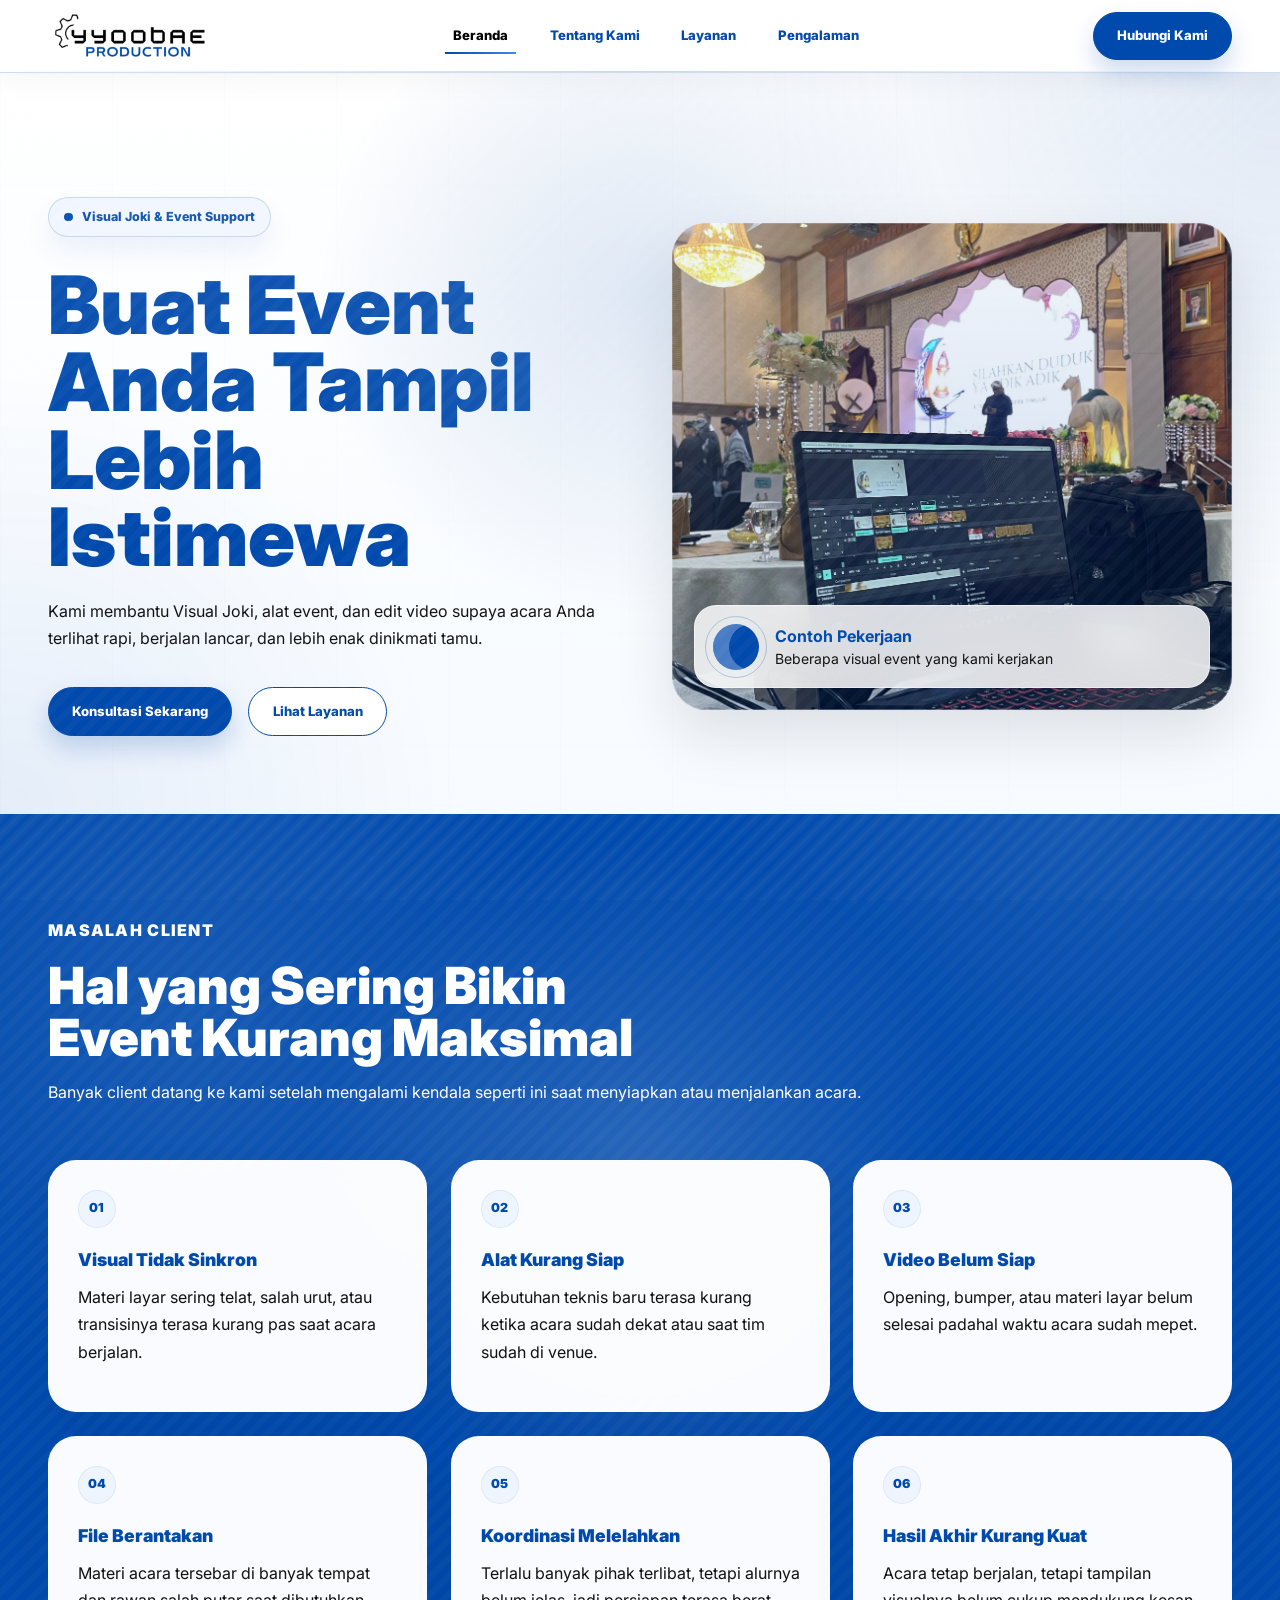
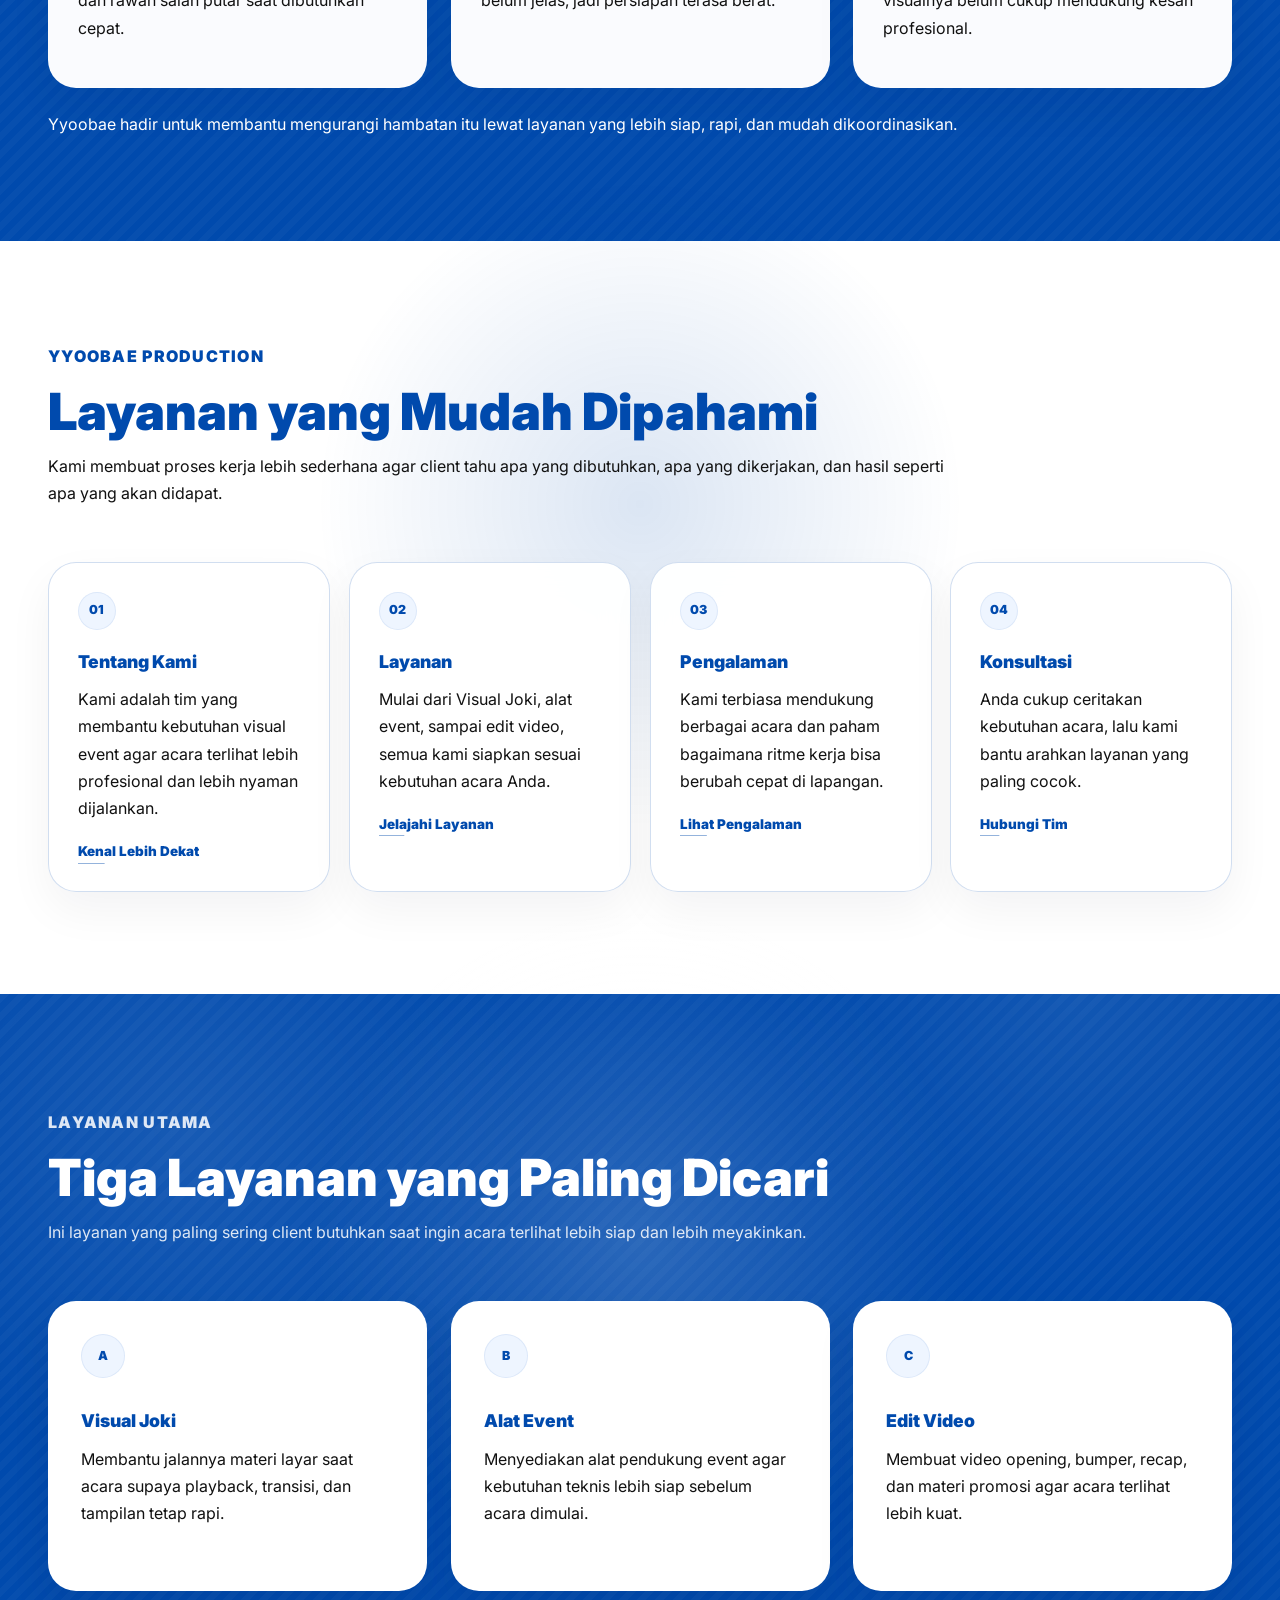
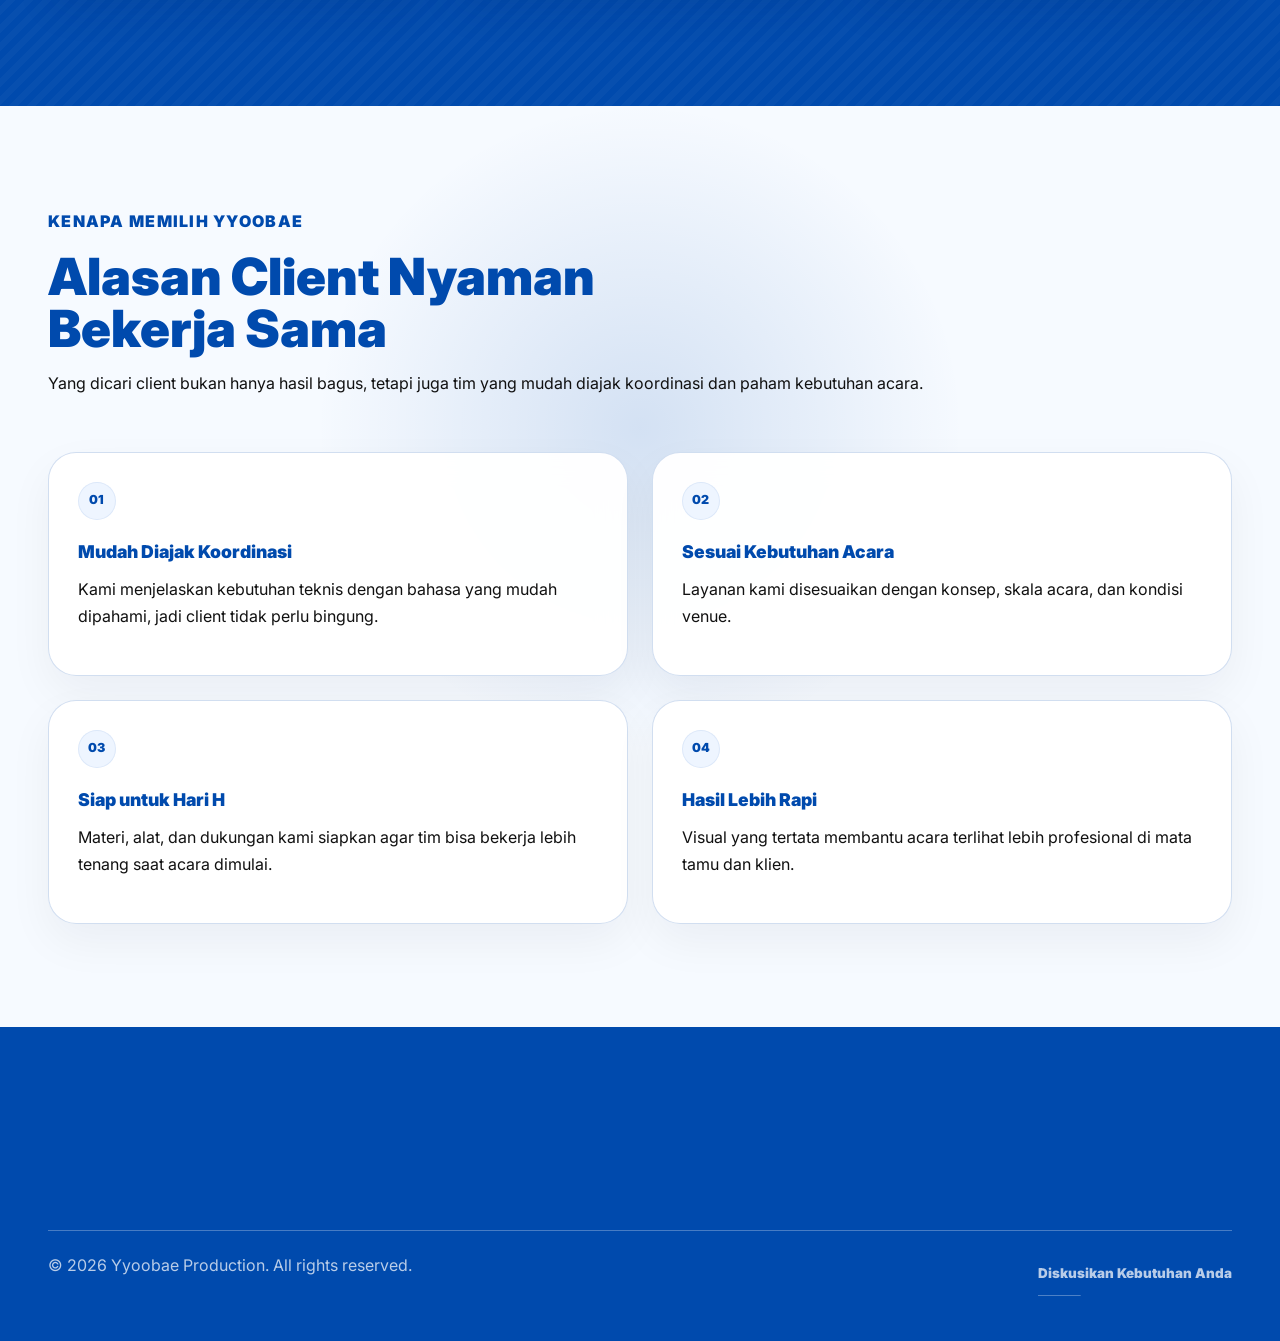
==== commit 27fa201d: "Update website content" ====
--- a/index.html
+++ b/index.html
@@ -3,8 +3,8 @@
   <head>
     <meta charset="utf-8">
     <meta name="viewport" content="width=device-width, initial-scale=1">
-    <meta name="description" content="Yyoobae Production menyediakan layanan Visual Joki, alat-alat event, edit video, dan dukungan visual untuk acara yang ingin tampil lebih rapi dan berkesan.">
-    <title>Yyoobae Production | Visual & Event Production</title>
+    <meta name="description" content="Yyoobae Production menyediakan Visual Joki, alat event, dan edit video untuk membantu acara tampil rapi, menarik, dan lebih siap.">
+    <title>Yyoobae Production | Visual Joki, Alat Event & Edit Video</title>
     <link rel="preconnect" href="https://fonts.googleapis.com">
     <link rel="preconnect" href="https://fonts.gstatic.com" crossorigin>
     <link href="https://fonts.googleapis.com/css2?family=Inter:wght@400;500;600;700;800;900&display=swap" rel="stylesheet">
@@ -40,12 +40,12 @@
           <div class="row align-items-center g-5">
             <div class="col-lg-6">
               <div class="hero-copy reveal">
-                <span class="status-pill">Creative Visual Production</span>
-                <h1>Setiap Event Layak Tampil <span>Istimewa</span></h1>
-                <p>Yyoobae Production menghadirkan layanan Visual Joki, alat-alat event, edit video, dan dukungan visual yang membantu acara tampil lebih hidup, lebih rapi, dan lebih meyakinkan sejak momen pertama.</p>
+                <span class="status-pill">Visual Joki & Event Support</span>
+                <h1>Buat Event Anda Tampil <span>Lebih Istimewa</span></h1>
+                <p>Kami membantu Visual Joki, alat event, dan edit video supaya acara Anda terlihat rapi, berjalan lancar, dan lebih enak dinikmati tamu.</p>
                 <div class="hero-actions">
-                  <a class="btn btn-primary-blue" href="public/contact.html">Mulai Diskusi</a>
-                  <a class="btn btn-outline-blue" href="#overview">Lihat Gambaran</a>
+                  <a class="btn btn-primary-blue" href="public/contact.html">Konsultasi Sekarang</a>
+                  <a class="btn btn-outline-blue" href="#services">Lihat Layanan</a>
                 </div>
               </div>
             </div>
@@ -56,8 +56,8 @@
                   <div class="video-cover">
                     <span class="play-dot" aria-hidden="true"></span>
                     <div>
-                      <strong>Cuplikan Karya</strong>
-                      <small>Visual event yang kami siapkan</small>
+                      <strong>Contoh Pekerjaan</strong>
+                      <small>Beberapa visual event yang kami kerjakan</small>
                     </div>
                   </div>
                 </div>
@@ -67,71 +67,106 @@
         </div>
       </section>
 
+      <section class="detail-section blue-band">
+        <div class="container-fluid px-4 px-xl-5">
+          <div class="section-heading reveal">
+            <p class="eyebrow">Masalah Client</p>
+            <h2>Hal yang Sering Bikin Event Kurang Maksimal</h2>
+            <p>Banyak client datang ke kami setelah mengalami kendala seperti ini saat menyiapkan atau menjalankan acara.</p>
+          </div>
+          <div class="row g-4">
+            <div class="col-md-6 col-xl-4"><article class="detail-card reveal"><span>01</span><h3>Visual Tidak Sinkron</h3><p>Materi layar sering telat, salah urut, atau transisinya terasa kurang pas saat acara berjalan.</p></article></div>
+            <div class="col-md-6 col-xl-4"><article class="detail-card reveal"><span>02</span><h3>Alat Kurang Siap</h3><p>Kebutuhan teknis baru terasa kurang ketika acara sudah dekat atau saat tim sudah di venue.</p></article></div>
+            <div class="col-md-6 col-xl-4"><article class="detail-card reveal"><span>03</span><h3>Video Belum Siap</h3><p>Opening, bumper, atau materi layar belum selesai padahal waktu acara sudah mepet.</p></article></div>
+            <div class="col-md-6 col-xl-4"><article class="detail-card reveal"><span>04</span><h3>File Berantakan</h3><p>Materi acara tersebar di banyak tempat dan rawan salah putar saat dibutuhkan cepat.</p></article></div>
+            <div class="col-md-6 col-xl-4"><article class="detail-card reveal"><span>05</span><h3>Koordinasi Melelahkan</h3><p>Terlalu banyak pihak terlibat, tetapi alurnya belum jelas, jadi persiapan terasa berat.</p></article></div>
+            <div class="col-md-6 col-xl-4"><article class="detail-card reveal"><span>06</span><h3>Hasil Akhir Kurang Kuat</h3><p>Acara tetap berjalan, tetapi tampilan visualnya belum cukup mendukung kesan profesional.</p></article></div>
+          </div>
+          <p class="section-copy mt-4 mb-0 reveal">Yyoobae hadir untuk membantu mengurangi hambatan itu lewat layanan yang lebih siap, rapi, dan mudah dikoordinasikan.</p>
+        </div>
+      </section>
+
       <section class="summary-section" id="overview">
         <div class="container-fluid px-4 px-xl-5">
           <div class="section-heading reveal">
-            <p class="eyebrow dark">Sekilas Yyoobae</p>
-            <h2>Visual yang Tinggal Kesan</h2>
-            <p>Kami merancang pengalaman visual yang tidak hanya menarik dilihat, tetapi juga membuat jalannya acara terasa lebih kuat, lebih rapi, dan lebih membekas bagi audiens.</p>
+            <p class="eyebrow dark">Yyoobae Production</p>
+            <h2>Layanan yang Mudah Dipahami</h2>
+            <p>Kami membuat proses kerja lebih sederhana agar client tahu apa yang dibutuhkan, apa yang dikerjakan, dan hasil seperti apa yang akan didapat.</p>
           </div>
           <div class="summary-grid">
             <article class="summary-card reveal">
               <span>01</span>
               <h3>Tentang Kami</h3>
-              <p>Kami adalah tim creative production yang membantu acara tampil lebih bernyawa lewat visual, motion graphic, dan multimedia yang dipersiapkan dengan cermat.</p>
+              <p>Kami adalah tim yang membantu kebutuhan visual event agar acara terlihat lebih profesional dan lebih nyaman dijalankan.</p>
               <a href="public/about.html">Kenal Lebih Dekat</a>
             </article>
             <article class="summary-card reveal">
               <span>02</span>
               <h3>Layanan</h3>
-              <p>Layanan kami mencakup Visual Joki, alat-alat event, edit video, dan dukungan visual yang membantu acara berjalan lebih siap dari awal hingga akhir.</p>
+              <p>Mulai dari Visual Joki, alat event, sampai edit video, semua kami siapkan sesuai kebutuhan acara Anda.</p>
               <a href="public/services.html">Jelajahi Layanan</a>
             </article>
             <article class="summary-card reveal">
               <span>03</span>
               <h3>Pengalaman</h3>
-              <p>Kami terbiasa mendampingi berbagai format acara, dari corporate program hingga entertainment show, dengan ritme kerja yang tenang dan terukur.</p>
+              <p>Kami terbiasa mendukung berbagai acara dan paham bagaimana ritme kerja bisa berubah cepat di lapangan.</p>
               <a href="public/experience.html">Lihat Pengalaman</a>
             </article>
             <article class="summary-card reveal">
               <span>04</span>
-              <h3>Mulai Percakapan</h3>
-              <p>Saat Anda sudah punya ide atau masih butuh arah, tim kami siap membantu menyusun kebutuhan visual yang paling pas untuk acara Anda.</p>
+              <h3>Konsultasi</h3>
+              <p>Anda cukup ceritakan kebutuhan acara, lalu kami bantu arahkan layanan yang paling cocok.</p>
               <a href="public/contact.html">Hubungi Tim</a>
             </article>
           </div>
         </div>
       </section>
 
-      <section class="services-section blue-section">
+      <section class="services-section blue-section" id="services">
         <div class="container-fluid px-4 px-xl-5">
           <div class="section-heading reveal">
             <p class="eyebrow">Layanan Utama</p>
-            <h2>Apa yang Bisa Kami Siapkan</h2>
-            <p>Tiga layanan ini menjadi kebutuhan yang paling sering dicari untuk membuat acara terasa lebih hidup, lebih siap, dan lebih nyaman dinikmati audiens.</p>
+            <h2>Tiga Layanan yang Paling Dicari</h2>
+            <p>Ini layanan yang paling sering client butuhkan saat ingin acara terlihat lebih siap dan lebih meyakinkan.</p>
           </div>
           <div class="row g-4">
             <div class="col-md-4">
               <article class="service-card reveal">
                 <span class="card-icon">A</span>
                 <h3>Visual Joki</h3>
-                <p>Layanan operator visual untuk membantu playback, transisi layar, dan jalannya materi acara agar tetap sinkron sepanjang event.</p>
+                <p>Membantu jalannya materi layar saat acara supaya playback, transisi, dan tampilan tetap rapi.</p>
               </article>
             </div>
             <div class="col-md-4">
               <article class="service-card reveal">
                 <span class="card-icon">B</span>
-                <h3>Alat-alat Event</h3>
-                <p>Penyediaan alat event pendukung yang membantu kebutuhan teknis tampil lebih siap, lebih aman, dan lebih tertata di venue.</p>
+                <h3>Alat Event</h3>
+                <p>Menyediakan alat pendukung event agar kebutuhan teknis lebih siap sebelum acara dimulai.</p>
               </article>
             </div>
             <div class="col-md-4">
               <article class="service-card reveal">
                 <span class="card-icon">C</span>
                 <h3>Edit Video</h3>
-                <p>Layanan edit video untuk bumper, opening, recap, dan berbagai kebutuhan konten visual yang ingin tampil lebih menarik.</p>
+                <p>Membuat video opening, bumper, recap, dan materi promosi agar acara terlihat lebih kuat.</p>
               </article>
             </div>
+          </div>
+        </div>
+      </section>
+
+      <section class="detail-section soft">
+        <div class="container-fluid px-4 px-xl-5">
+          <div class="section-heading reveal">
+            <p class="eyebrow dark">Kenapa Memilih Yyoobae</p>
+            <h2>Alasan Client Nyaman Bekerja Sama</h2>
+            <p>Yang dicari client bukan hanya hasil bagus, tetapi juga tim yang mudah diajak koordinasi dan paham kebutuhan acara.</p>
+          </div>
+          <div class="row g-4">
+            <div class="col-md-6"><article class="detail-card reveal"><span>01</span><h3>Mudah Diajak Koordinasi</h3><p>Kami menjelaskan kebutuhan teknis dengan bahasa yang mudah dipahami, jadi client tidak perlu bingung.</p></article></div>
+            <div class="col-md-6"><article class="detail-card reveal"><span>02</span><h3>Sesuai Kebutuhan Acara</h3><p>Layanan kami disesuaikan dengan konsep, skala acara, dan kondisi venue.</p></article></div>
+            <div class="col-md-6"><article class="detail-card reveal"><span>03</span><h3>Siap untuk Hari H</h3><p>Materi, alat, dan dukungan kami siapkan agar tim bisa bekerja lebih tenang saat acara dimulai.</p></article></div>
+            <div class="col-md-6"><article class="detail-card reveal"><span>04</span><h3>Hasil Lebih Rapi</h3><p>Visual yang tertata membantu acara terlihat lebih profesional di mata tamu dan klien.</p></article></div>
           </div>
         </div>
       </section>
@@ -141,7 +176,7 @@
       <div class="container-fluid px-4 px-xl-5">
         <div class="footer-bottom">
           <p>&copy; 2026 Yyoobae Production. All rights reserved.</p>
-          <a href="public/contact.html">Mari Diskusikan Event</a>
+          <a href="public/contact.html">Diskusikan Kebutuhan Anda</a>
         </div>
       </div>
     </footer>
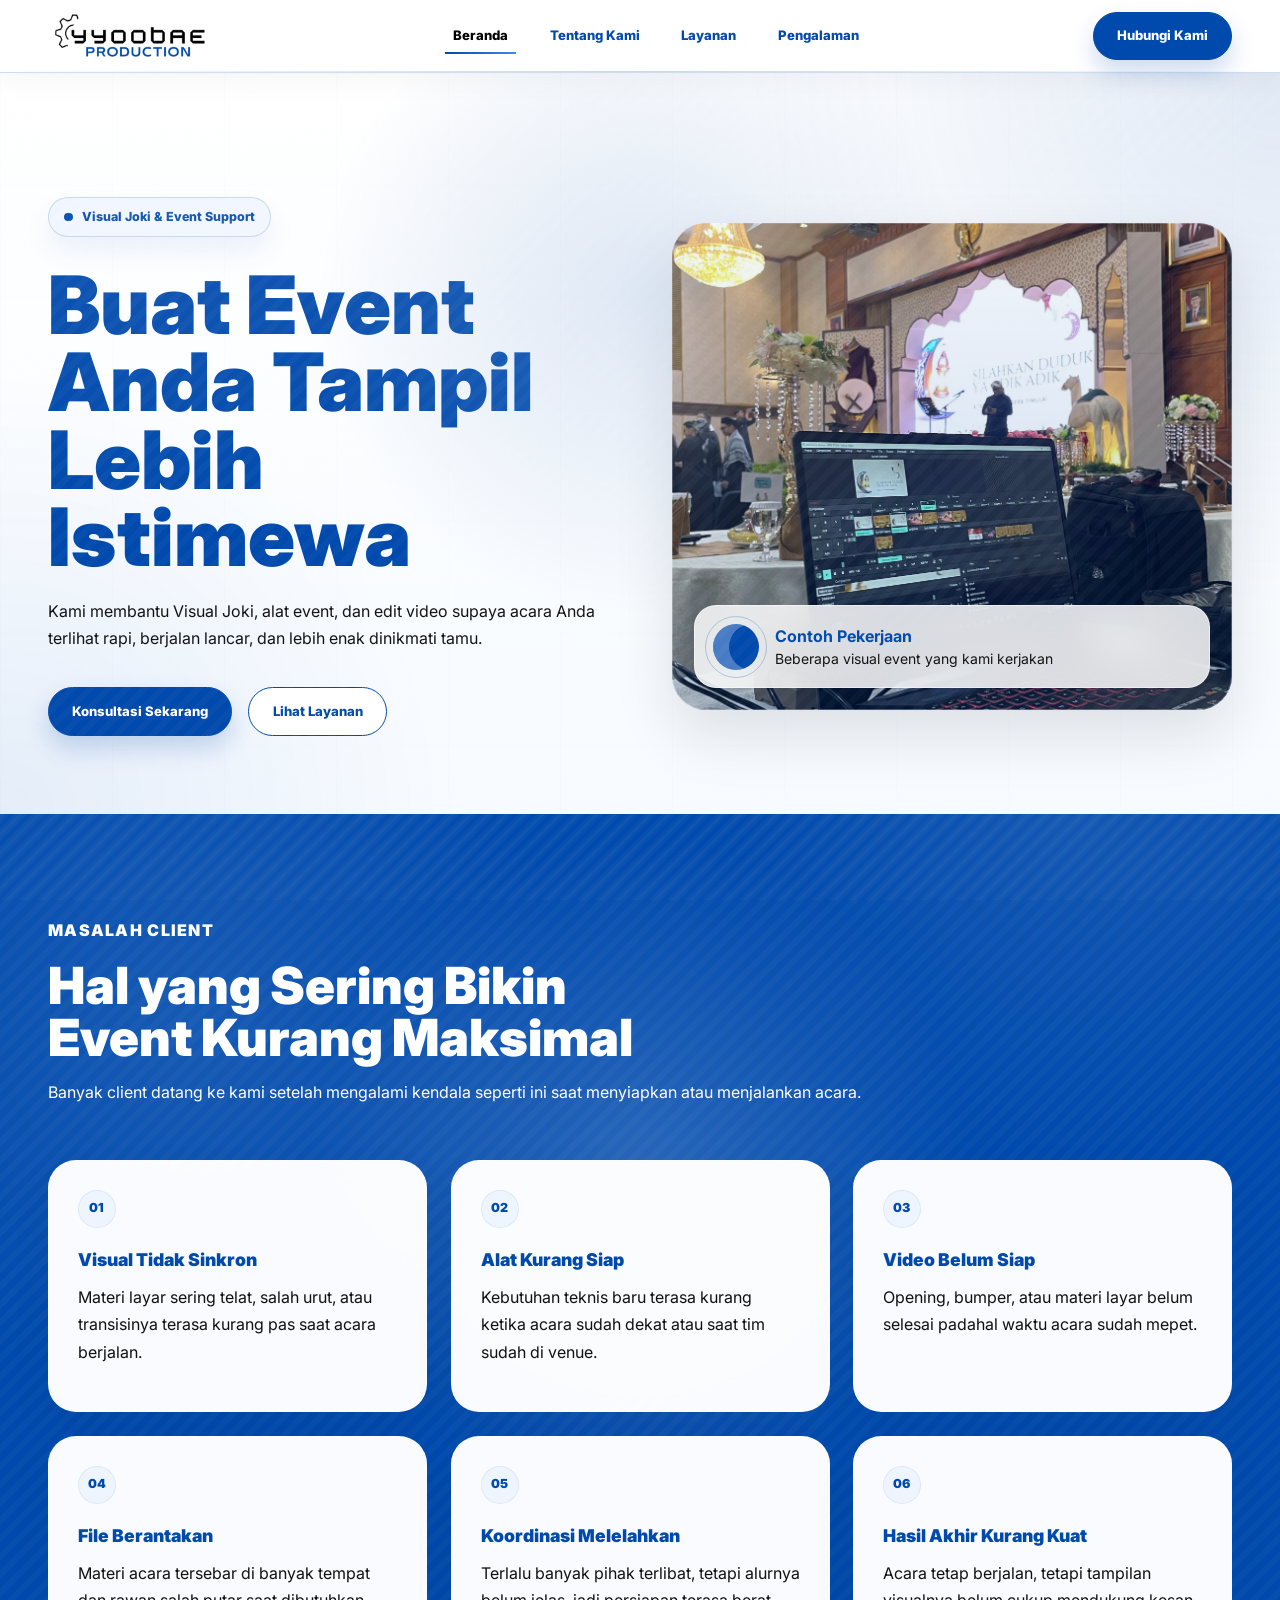
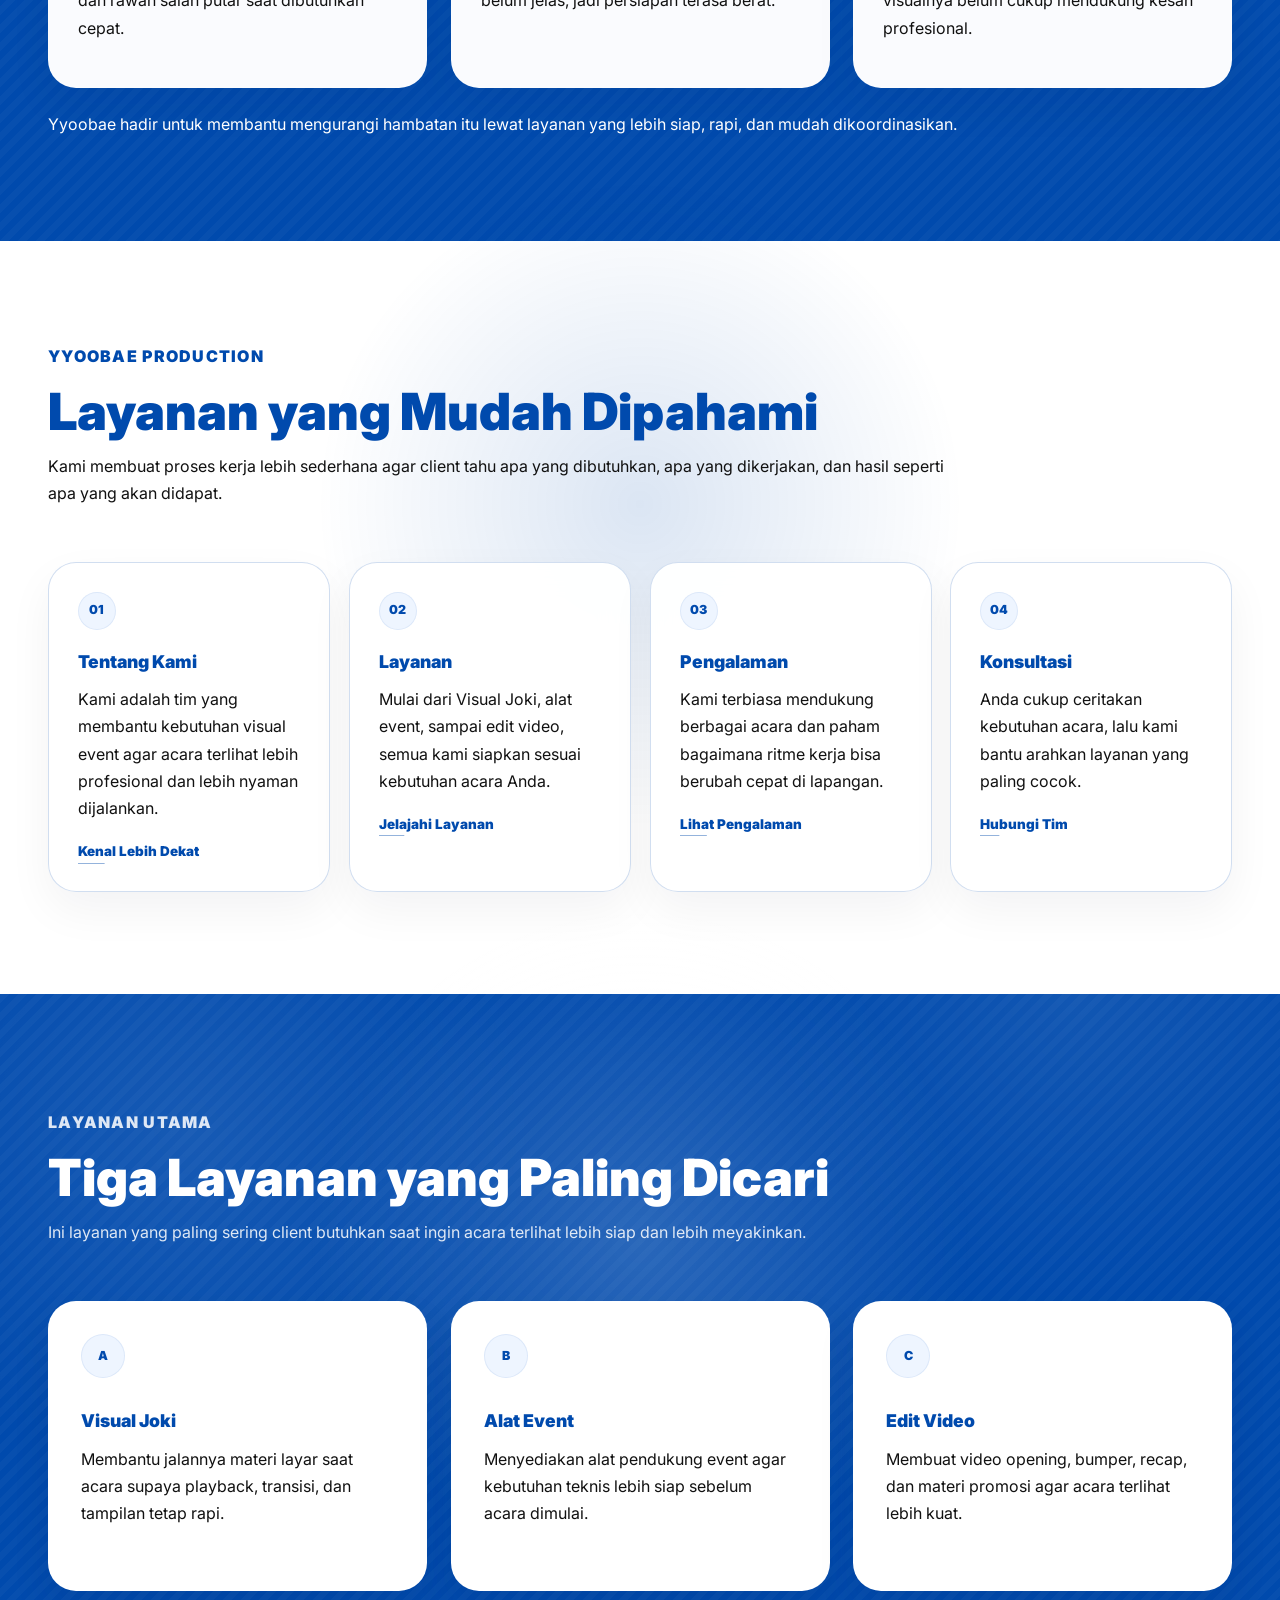
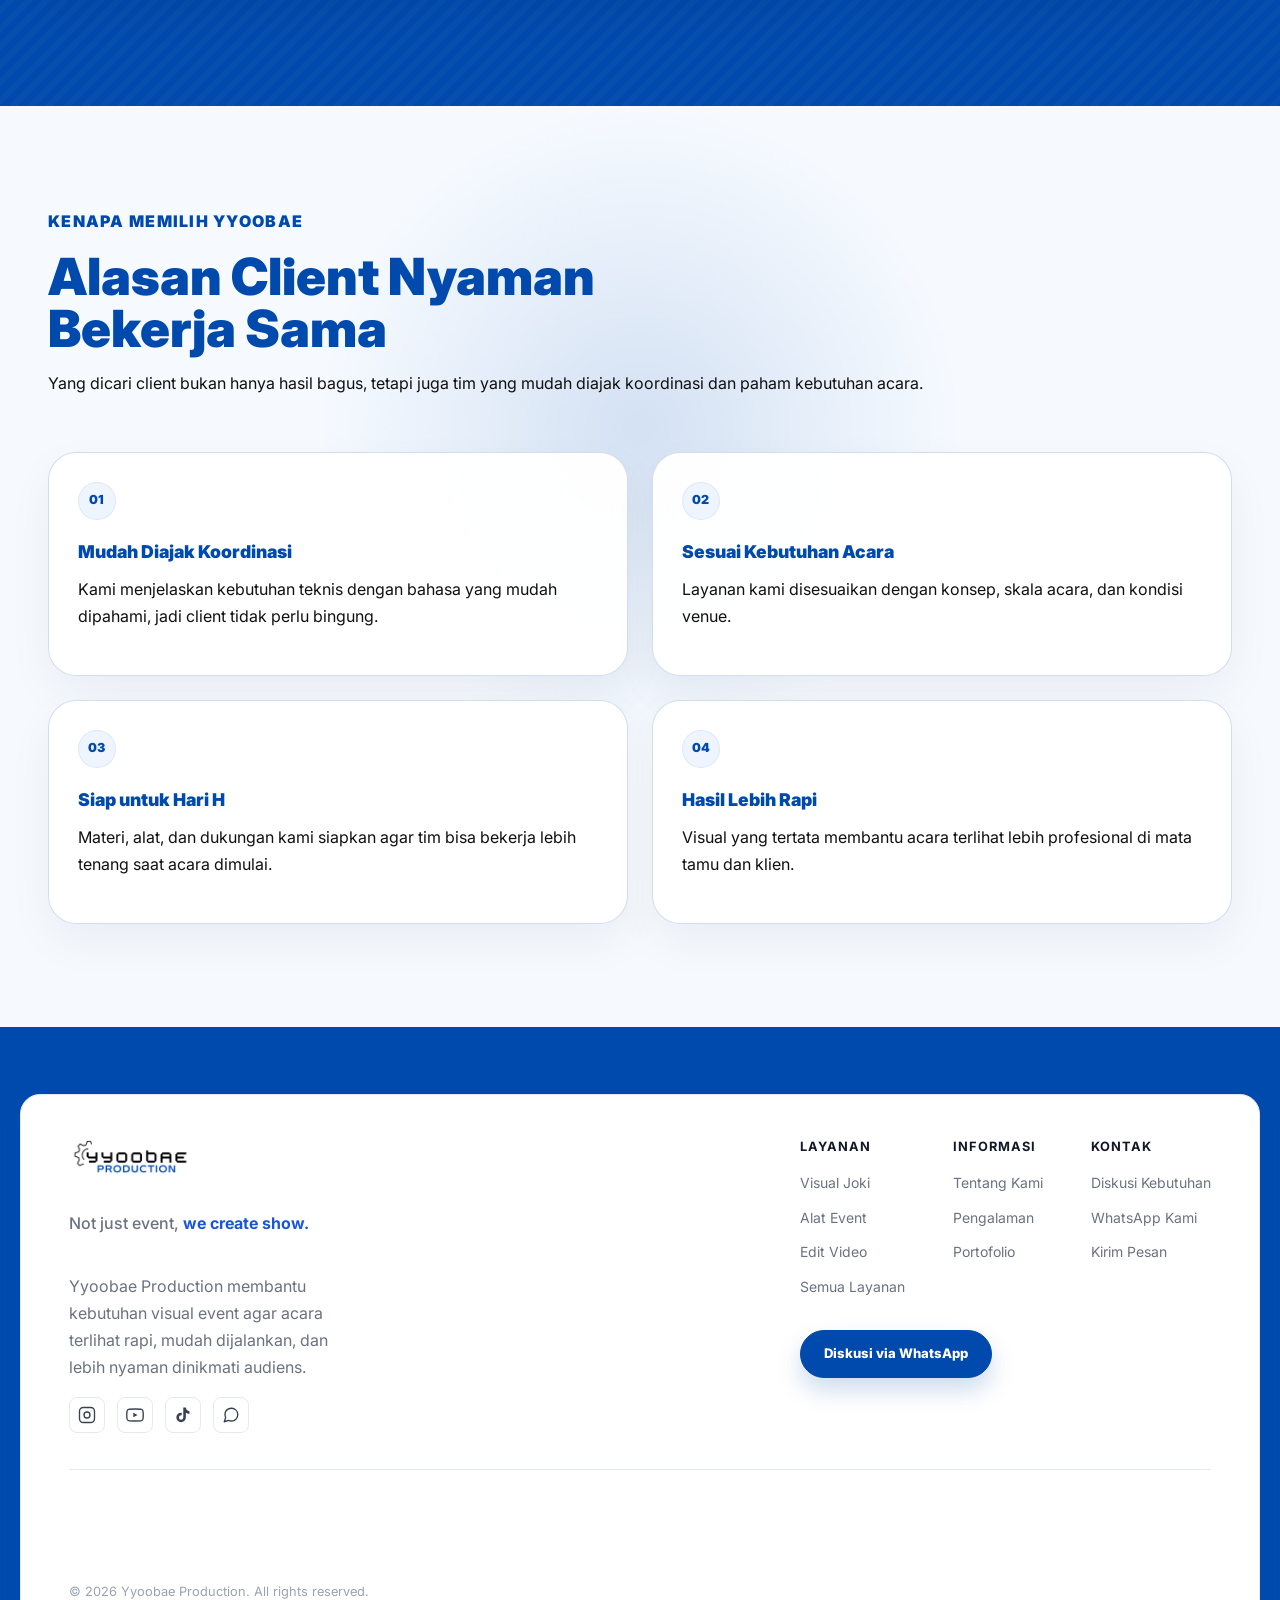
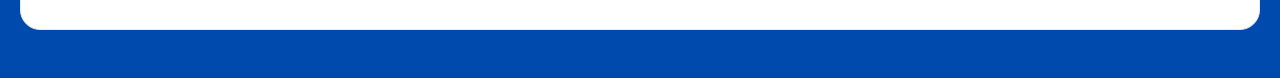
==== commit b75cd7d5: "update footer" ====
--- a/index.html
+++ b/index.html
@@ -173,16 +173,90 @@
     </main>
 
     <footer class="contact-section blue-section">
-      <div class="container-fluid px-4 px-xl-5">
-        <div class="footer-bottom">
-          <p>&copy; 2026 Yyoobae Production. All rights reserved.</p>
-          <a href="public/contact.html">Diskusikan Kebutuhan Anda</a>
+      <div class="footer-card">
+        <div class="container-fluid px-4 px-xl-5">
+
+          <!-- Footer Main: Brand kiri | Nav columns kanan -->
+          <div class="footer-main">
+
+            <!-- Kiri: Logo + Tagline + Sosial -->
+            <div class="footer-brand">
+              <div class="footer-logo-wrap">
+                <img class="footer-logo" src="images/logo-yyoobae.png" alt="Yyoobae Production">
+              </div>
+              <p class="footer-tagline">Not just event, <strong>we create show.</strong></p>
+              <p class="footer-desc">Yyoobae Production membantu kebutuhan visual event agar acara terlihat rapi, mudah dijalankan, dan lebih nyaman dinikmati audiens.</p>
+              <div class="footer-social" aria-label="Media sosial Yyoobae">
+                <!-- Instagram -->
+                <a href="#" aria-label="Instagram" class="social-icon">
+                  <svg width="18" height="18" viewBox="0 0 24 24" fill="none" stroke="currentColor" stroke-width="1.8" stroke-linecap="round" stroke-linejoin="round"><rect x="2" y="2" width="20" height="20" rx="5"/><circle cx="12" cy="12" r="4"/><circle cx="17.5" cy="6.5" r="0.5" fill="currentColor" stroke="none"/></svg>
+                </a>
+                <!-- YouTube -->
+                <a href="#" aria-label="YouTube" class="social-icon">
+                  <svg width="18" height="18" viewBox="0 0 24 24" fill="none" stroke="currentColor" stroke-width="1.8" stroke-linecap="round" stroke-linejoin="round"><path d="M22.54 6.42a2.78 2.78 0 0 0-1.95-1.96C18.88 4 12 4 12 4s-6.88 0-8.59.46A2.78 2.78 0 0 0 1.46 6.42 29 29 0 0 0 1 12a29 29 0 0 0 .46 5.58 2.78 2.78 0 0 0 1.95 1.96C5.12 20 12 20 12 20s6.88 0 8.59-.46a2.78 2.78 0 0 0 1.96-1.96A29 29 0 0 0 23 12a29 29 0 0 0-.46-5.58z"/><polygon points="9.75 15.02 15.5 12 9.75 8.98 9.75 15.02" fill="currentColor" stroke="none"/></svg>
+                </a>
+                <!-- TikTok -->
+                <a href="#" aria-label="TikTok" class="social-icon">
+                  <svg width="18" height="18" viewBox="0 0 24 24" fill="currentColor"><path d="M19.59 6.69a4.83 4.83 0 0 1-3.77-4.25V2h-3.45v13.67a2.89 2.89 0 0 1-2.88 2.5 2.89 2.89 0 0 1-2.89-2.89 2.89 2.89 0 0 1 2.89-2.89c.28 0 .54.04.79.1V9.01a6.33 6.33 0 0 0-.79-.05 6.34 6.34 0 0 0-6.34 6.34 6.34 6.34 0 0 0 6.34 6.34 6.34 6.34 0 0 0 6.33-6.34V9.05a8.16 8.16 0 0 0 4.78 1.52V7.12a4.85 4.85 0 0 1-1.01-.43z"/></svg>
+                </a>
+                <!-- WhatsApp -->
+                <a href="#" aria-label="WhatsApp" class="social-icon">
+                  <svg width="18" height="18" viewBox="0 0 24 24" fill="none" stroke="currentColor" stroke-width="1.8" stroke-linecap="round" stroke-linejoin="round"><path d="M21 11.5a8.38 8.38 0 0 1-.9 3.8 8.5 8.5 0 0 1-7.6 4.7 8.38 8.38 0 0 1-3.8-.9L3 21l1.9-5.7a8.38 8.38 0 0 1-.9-3.8 8.5 8.5 0 0 1 4.7-7.6 8.38 8.38 0 0 1 3.8-.9h.5a8.48 8.48 0 0 1 8 8v.5z"/></svg>
+                </a>
+              </div>
+            </div>
+
+            <!-- Kanan: 3 kolom nav + CTA -->
+            <div class="footer-right-col">
+            <div class="footer-nav-grid">
+              <div class="footer-nav-col">
+                <h4>Layanan</h4>
+                <ul>
+                  <li><a href="public/services.html">Visual Joki</a></li>
+                  <li><a href="public/services.html">Alat Event</a></li>
+                  <li><a href="public/services.html">Edit Video</a></li>
+                  <li><a href="public/services.html">Semua Layanan</a></li>
+                </ul>
+              </div>
+              <div class="footer-nav-col">
+                <h4>Informasi</h4>
+                <ul>
+                  <li><a href="public/about.html">Tentang Kami</a></li>
+                  <li><a href="public/experience.html">Pengalaman</a></li>
+                  <li><a href="public/experience.html">Portofolio</a></li>
+                </ul>
+              </div>
+              <div class="footer-nav-col">
+                <h4>Kontak</h4>
+                <ul>
+                  <li><a href="public/contact.html">Diskusi Kebutuhan</a></li>
+                  <li><a href="public/contact.html">WhatsApp Kami</a></li>
+                  <li><a href="public/contact.html">Kirim Pesan</a></li>
+                </ul>
+              </div>
+            </div>
+              <div class="footer-cta">
+                <a class="btn btn-primary-blue" href="https://wa.me/+62853-2259-0665" target="_blank" rel="noopener">Diskusi via WhatsApp</a>
+              </div>
+            </div><!-- /footer-right-col -->
+
+          </div>
+
+          <!-- Divider -->
+          <div class="footer-divider"></div>
+
+          <!-- Footer Bottom: copyright -->
+          <div class="footer-bottom">
+            <p>&copy; 2026 Yyoobae Production. All rights reserved.</p>
+          </div>
+
         </div>
       </div>
     </footer>
+
 
     <script src="https://code.jquery.com/jquery-3.7.1.min.js"></script>
     <script src="https://cdn.jsdelivr.net/npm/bootstrap@5.3.3/dist/js/bootstrap.bundle.min.js"></script>
     <script src="js/main.js"></script>
   </body>
-</html>
+</html>
--- a/css/style.css
+++ b/css/style.css
@@ -1228,6 +1228,189 @@
     background-color 0.35s ease;
 }
 
+/* ── FOOTER ─────────────────────────────────────────── */
+.site-footer {
+  background: #f0f4ff;
+  padding: 2rem 0 2rem;
+}
+
+.footer-card {
+  background: #fff;
+  border: 1px solid #e5e9f2;
+  border-radius: 20px;
+  margin: -3rem 1.25rem 0;
+  padding: 2.75rem 0 1.75rem;
+  box-shadow: 0 2px 24px rgba(26,86,219,0.06);
+}
+
+/* Main row */
+.footer-main {
+  display: flex;
+  gap: 3rem;
+  justify-content: space-between;
+  flex-wrap: wrap;
+  padding-bottom: 2.25rem;
+}
+
+/* ── Brand block ── */
+.footer-brand {
+  max-width: 280px;
+  flex: 0 0 260px;
+  display: flex;
+  flex-direction: column;
+  gap: 1rem;
+}
+
+.footer-logo-wrap {
+  display: flex;
+  align-items: center;
+  gap: 0.65rem;
+}
+
+.footer-logo {
+  height: 36px;
+  width: auto;
+  object-fit: contain;
+}
+
+.footer-desc {
+  margin: 0;
+  font-size: 0.875rem;
+  color: #6b7280 !important;
+  line-height: 1.65;
+}
+
+.footer-tagline {
+  margin: 0;
+  font-size: 0.9rem;
+  color: #6b7280 !important;
+  line-height: 1.6;
+  font-weight: 500;
+}
+
+.footer-tagline strong {
+  color: #1a56db !important;
+  font-weight: 700;
+}
+
+/* Social icons */
+.footer-social {
+  display: flex;
+  gap: 0.75rem;
+  align-items: center;
+}
+
+.social-icon {
+  display: flex;
+  align-items: center;
+  justify-content: center;
+  width: 36px;
+  height: 36px;
+  border-radius: 8px;
+  border: 1px solid #e5e9f2;
+  color: #374151;
+  text-decoration: none;
+  transition: background 0.18s, color 0.18s, border-color 0.18s, transform 0.15s;
+}
+
+.social-icon:hover {
+  background: #1a56db;
+  color: #fff;
+  border-color: #1a56db;
+  transform: translateY(-2px);
+}
+
+/* ── Nav grid ── */
+.footer-right-col {
+  display: flex;
+  flex-direction: column;
+  gap: 2rem;
+}
+
+.footer-cta {
+  display: flex;
+  justify-content: flex-start;
+}
+
+.footer-nav-grid {
+  display: flex;
+  gap: 3rem;
+  flex-wrap: wrap;
+}
+
+.footer-nav-col h4 {
+  font-size: 0.8rem;
+  font-weight: 700;
+  text-transform: uppercase;
+  letter-spacing: 0.08em;
+  color: #111827;
+  margin: 0 0 1rem;
+}
+
+.footer-nav-col ul {
+  list-style: none;
+  padding: 0;
+  margin: 0;
+  display: flex;
+  flex-direction: column;
+  gap: 0.65rem;
+}
+
+.footer-nav-col ul li a {
+  font-size: 0.875rem;
+  color: #6b7280;
+  text-decoration: none;
+  transition: color 0.18s;
+}
+
+.footer-nav-col ul li a:hover {
+  color: #1a56db;
+}
+
+/* ── Divider ── */
+.footer-divider {
+  height: 1px;
+  background: #e5e9f2;
+  margin-bottom: 1.5rem;
+}
+
+/* ── Bottom bar ── */
+.footer-bottom {
+  display: flex;
+  align-items: center;
+  justify-content: space-between;
+  gap: 1rem;
+  flex-wrap: wrap;
+}
+
+.footer-bottom p {
+  margin: 0;
+  font-size: 0.8rem;
+  color: #9ca3af;
+}
+
+/* ── Mobile Footer ── */
+@media (max-width: 768px) {
+  .footer-card {
+    margin: -2rem 0.75rem 0;
+    padding: 2rem 0 1.5rem;
+  }
+
+  .footer-brand {
+    flex: 0 0 100%;
+    max-width: 100%;
+  }
+
+  .footer-nav-grid {
+    gap: 2rem;
+  }
+
+  .footer-bottom {
+    flex-direction: column;
+    align-items: flex-start;
+  }
+}
+
 @keyframes pulse-dot {
   0% {
     box-shadow: 0 0 0 0 rgba(0, 74, 173, 0.32);
@@ -1443,4 +1626,4 @@
     transition-duration: 0.01ms !important;
     scroll-behavior: auto !important;
   }
-}
+}
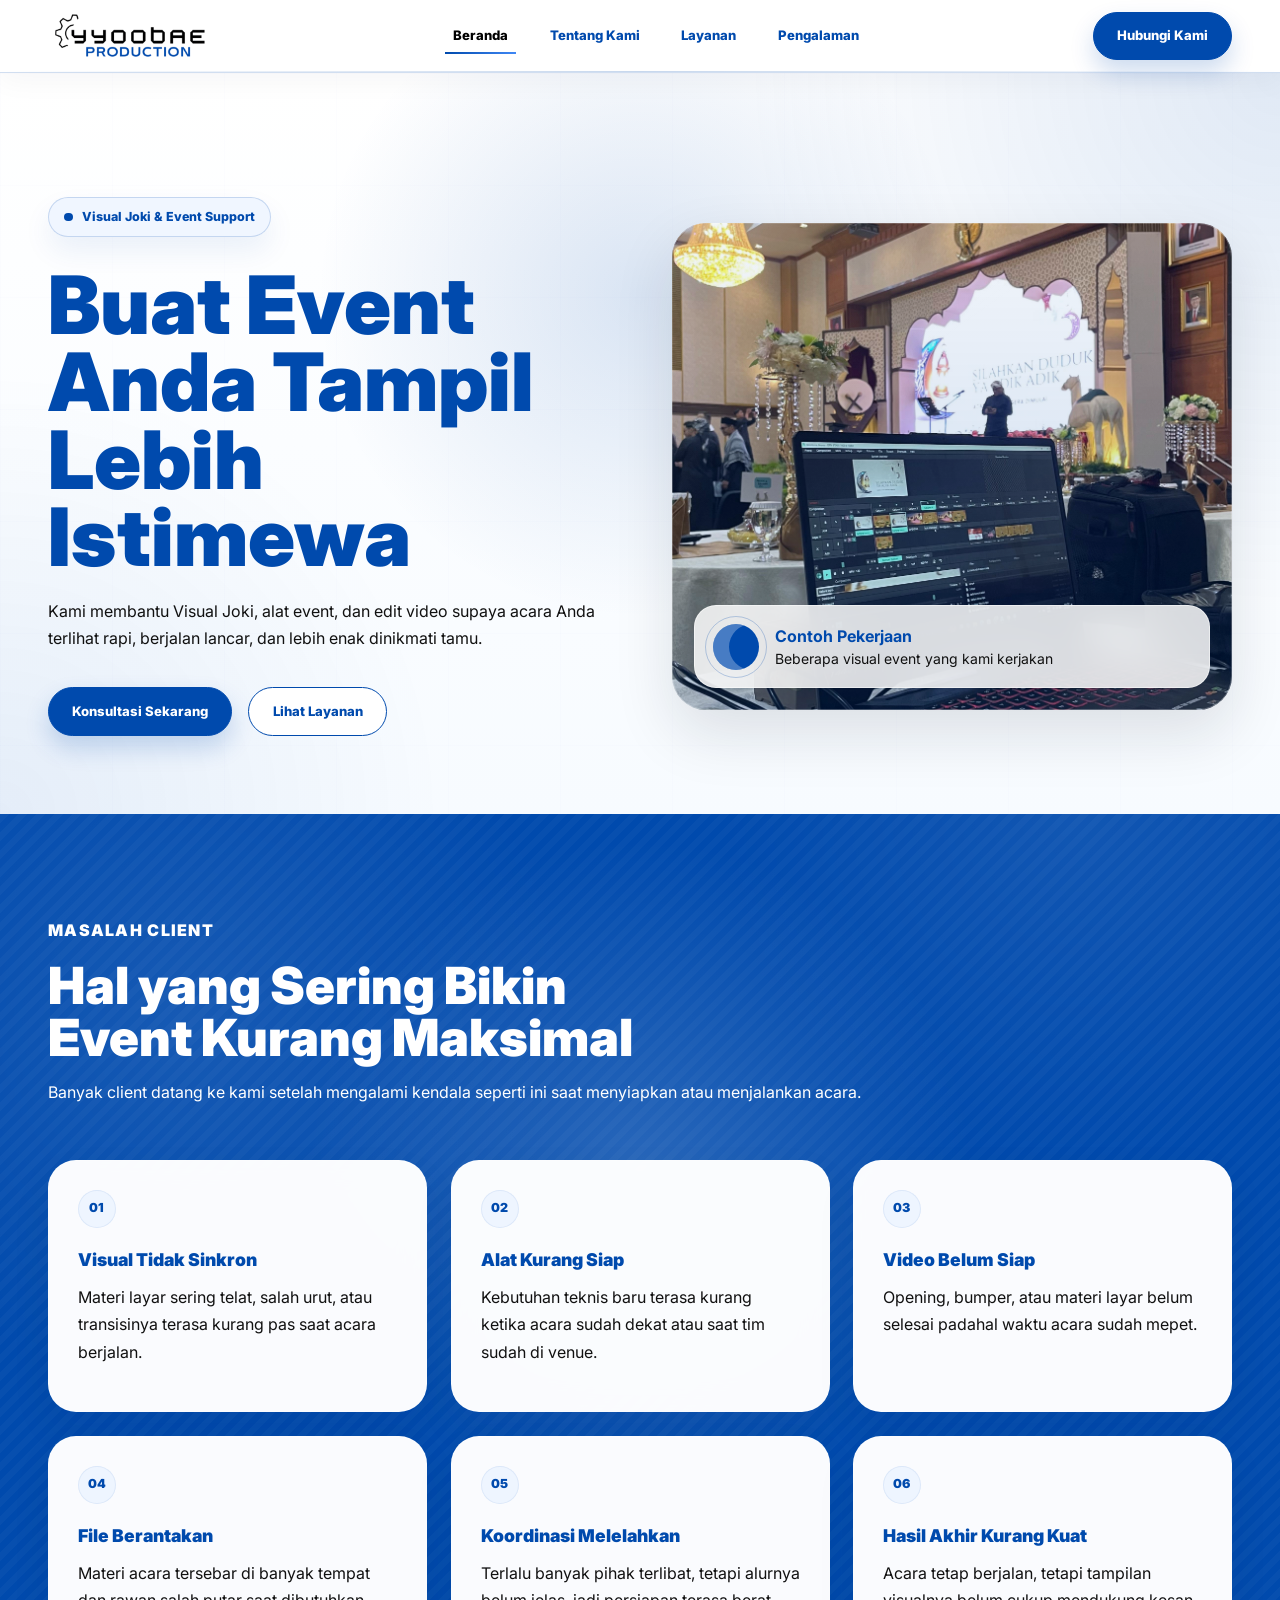
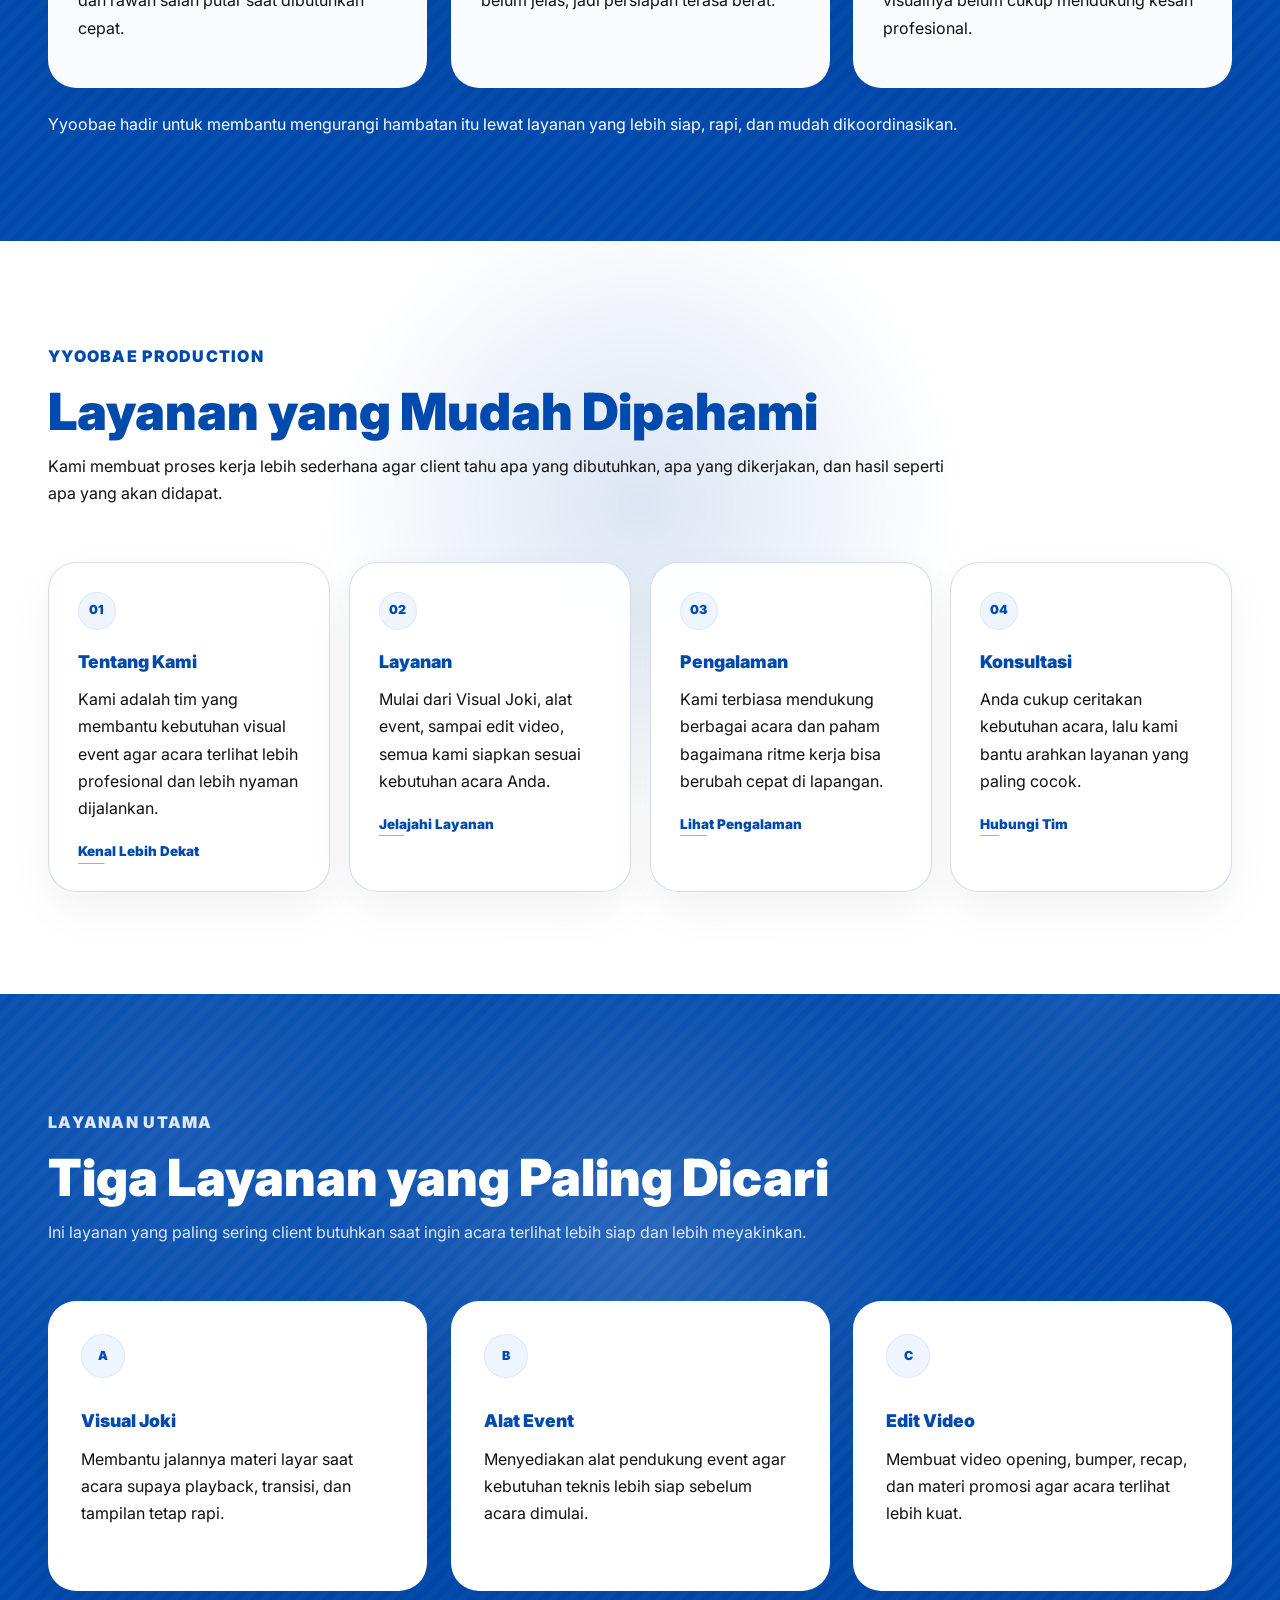
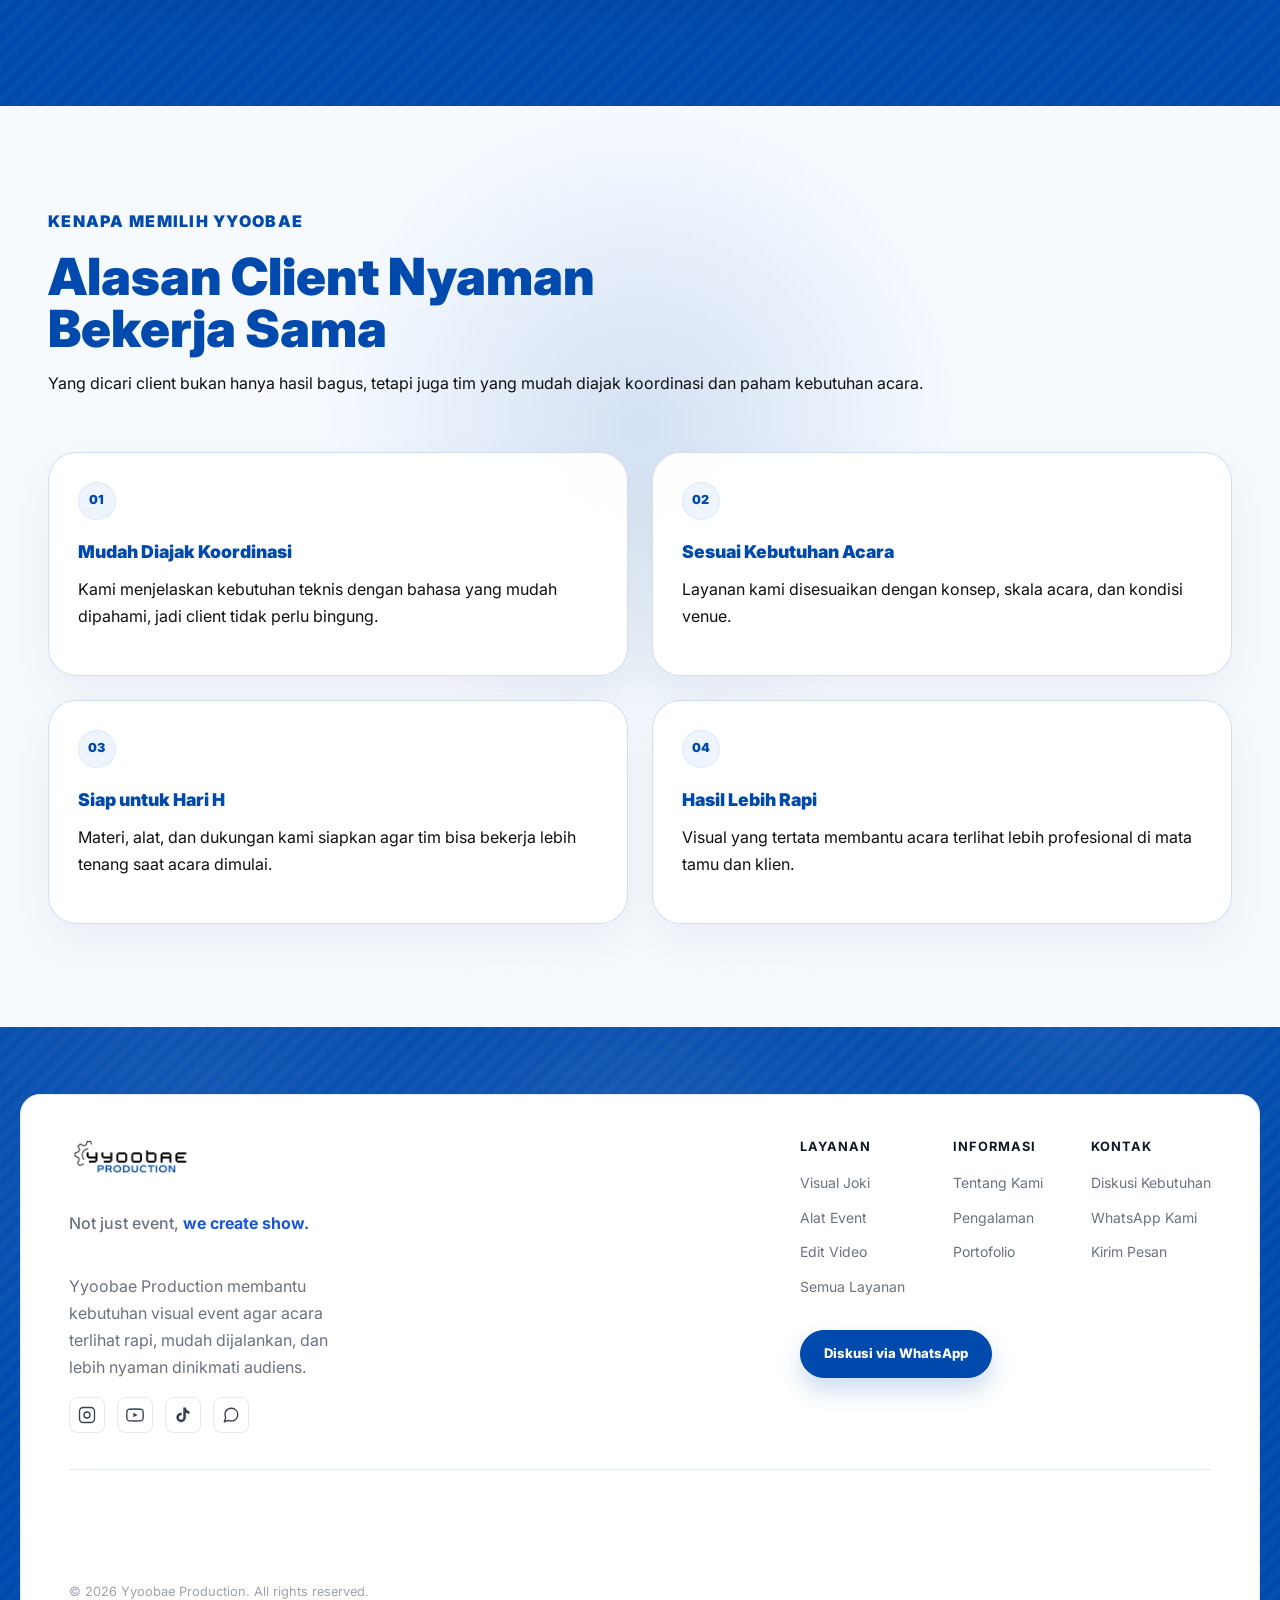
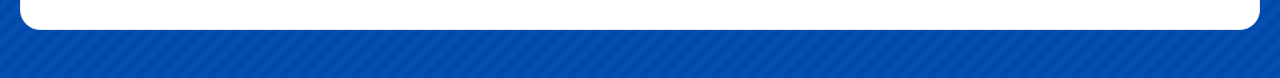
==== commit b3592db8: "update footer" ====
--- a/index.html
+++ b/index.html
@@ -172,7 +172,7 @@
       </section>
     </main>
 
-    <footer class="contact-section blue-section">
+    <footer class="contact-section blue-band">
       <div class="footer-card">
         <div class="container-fluid px-4 px-xl-5">
 
--- a/css/style.css
+++ b/css/style.css
@@ -49,7 +49,7 @@
   max-width: 100%;
 }
 
-section {
+section,footer {
   position: relative;
 }
 
@@ -1229,6 +1229,7 @@
 }
 
 /* ── FOOTER ─────────────────────────────────────────── */
+
 .site-footer {
   background: #f0f4ff;
   padding: 2rem 0 2rem;
